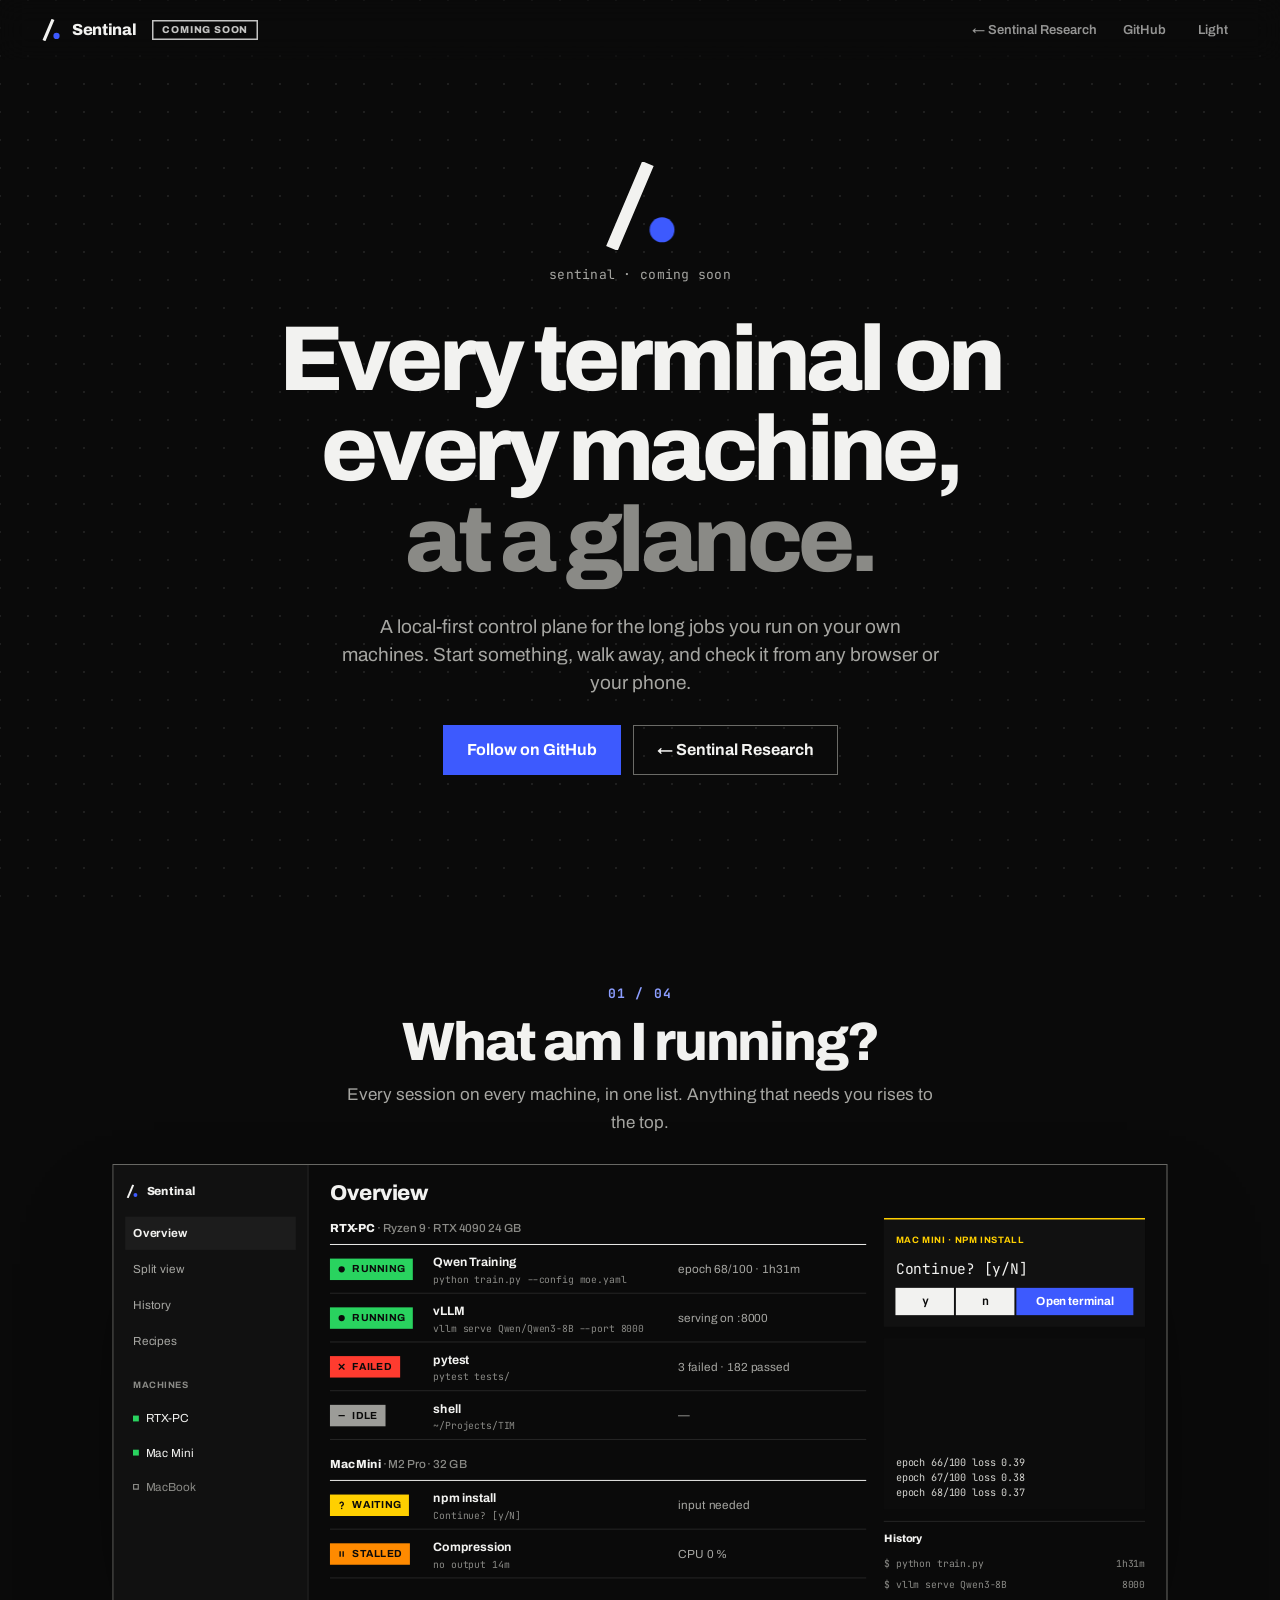
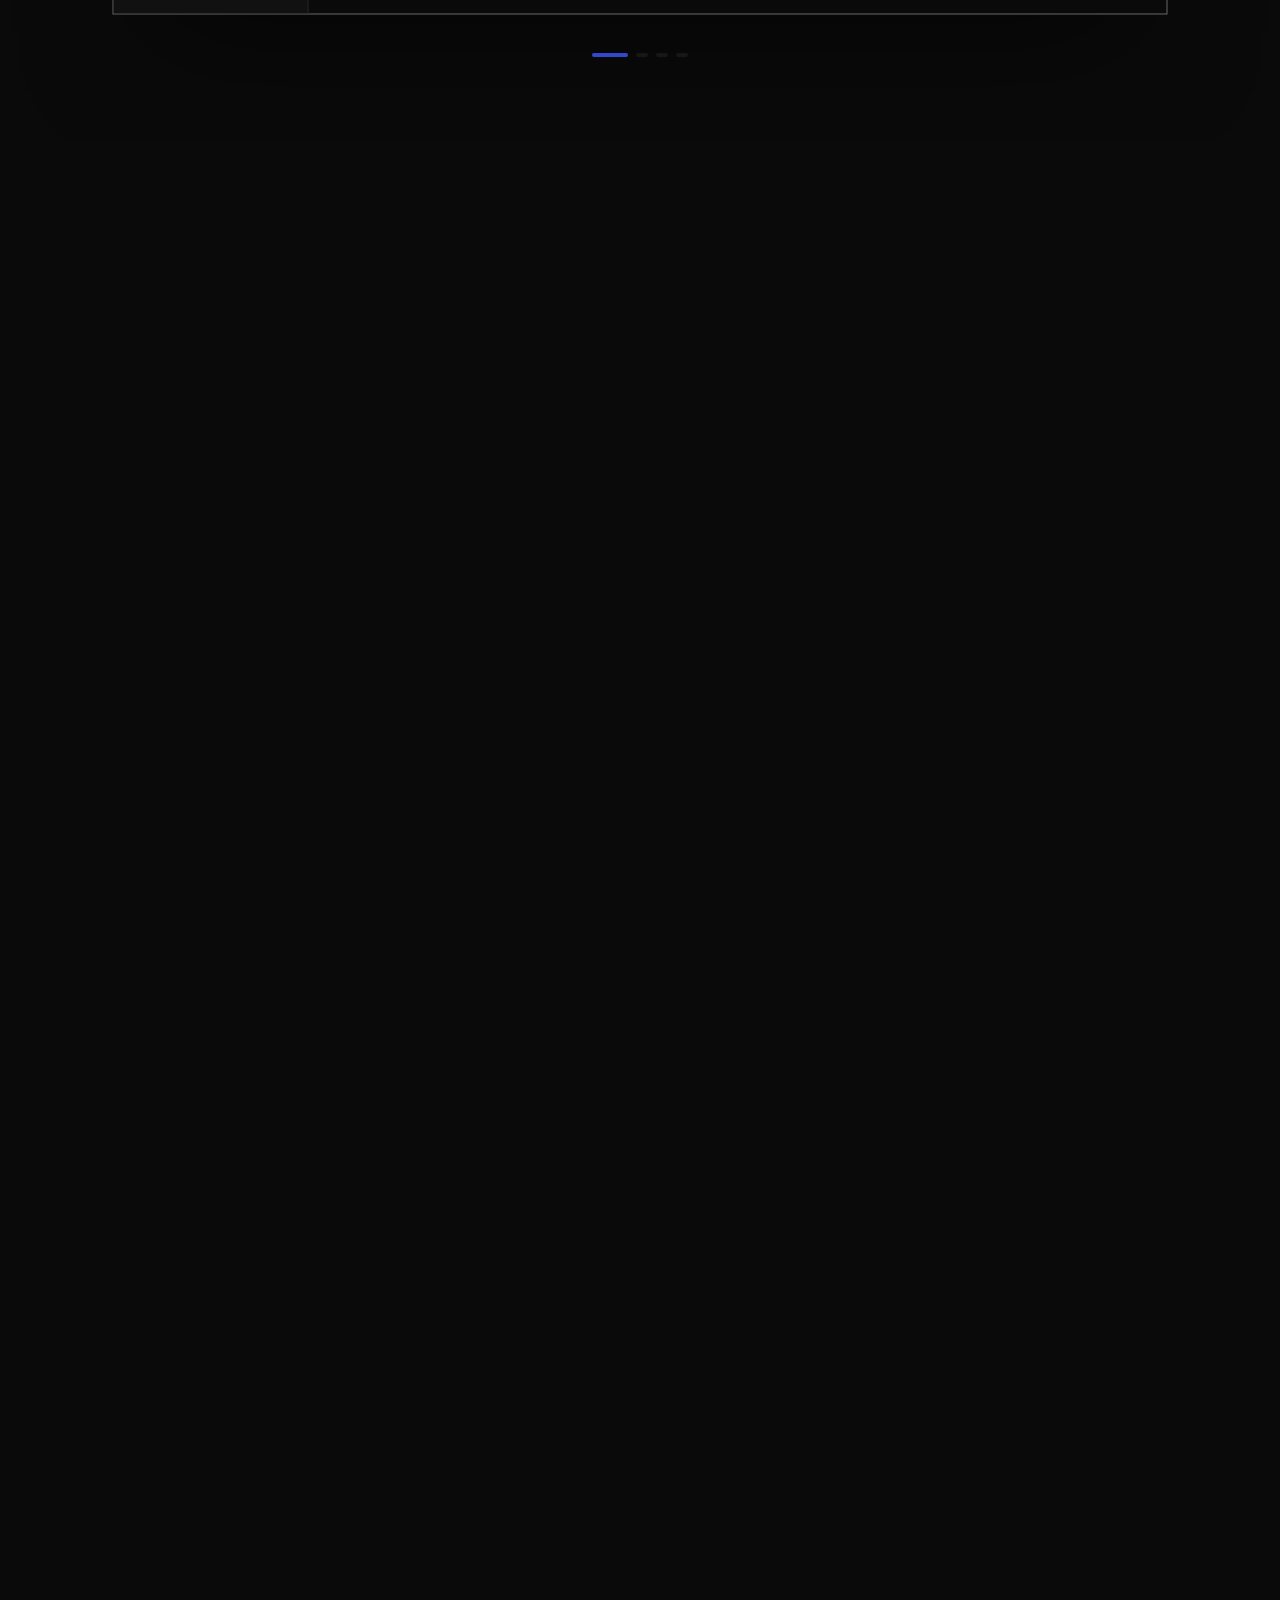
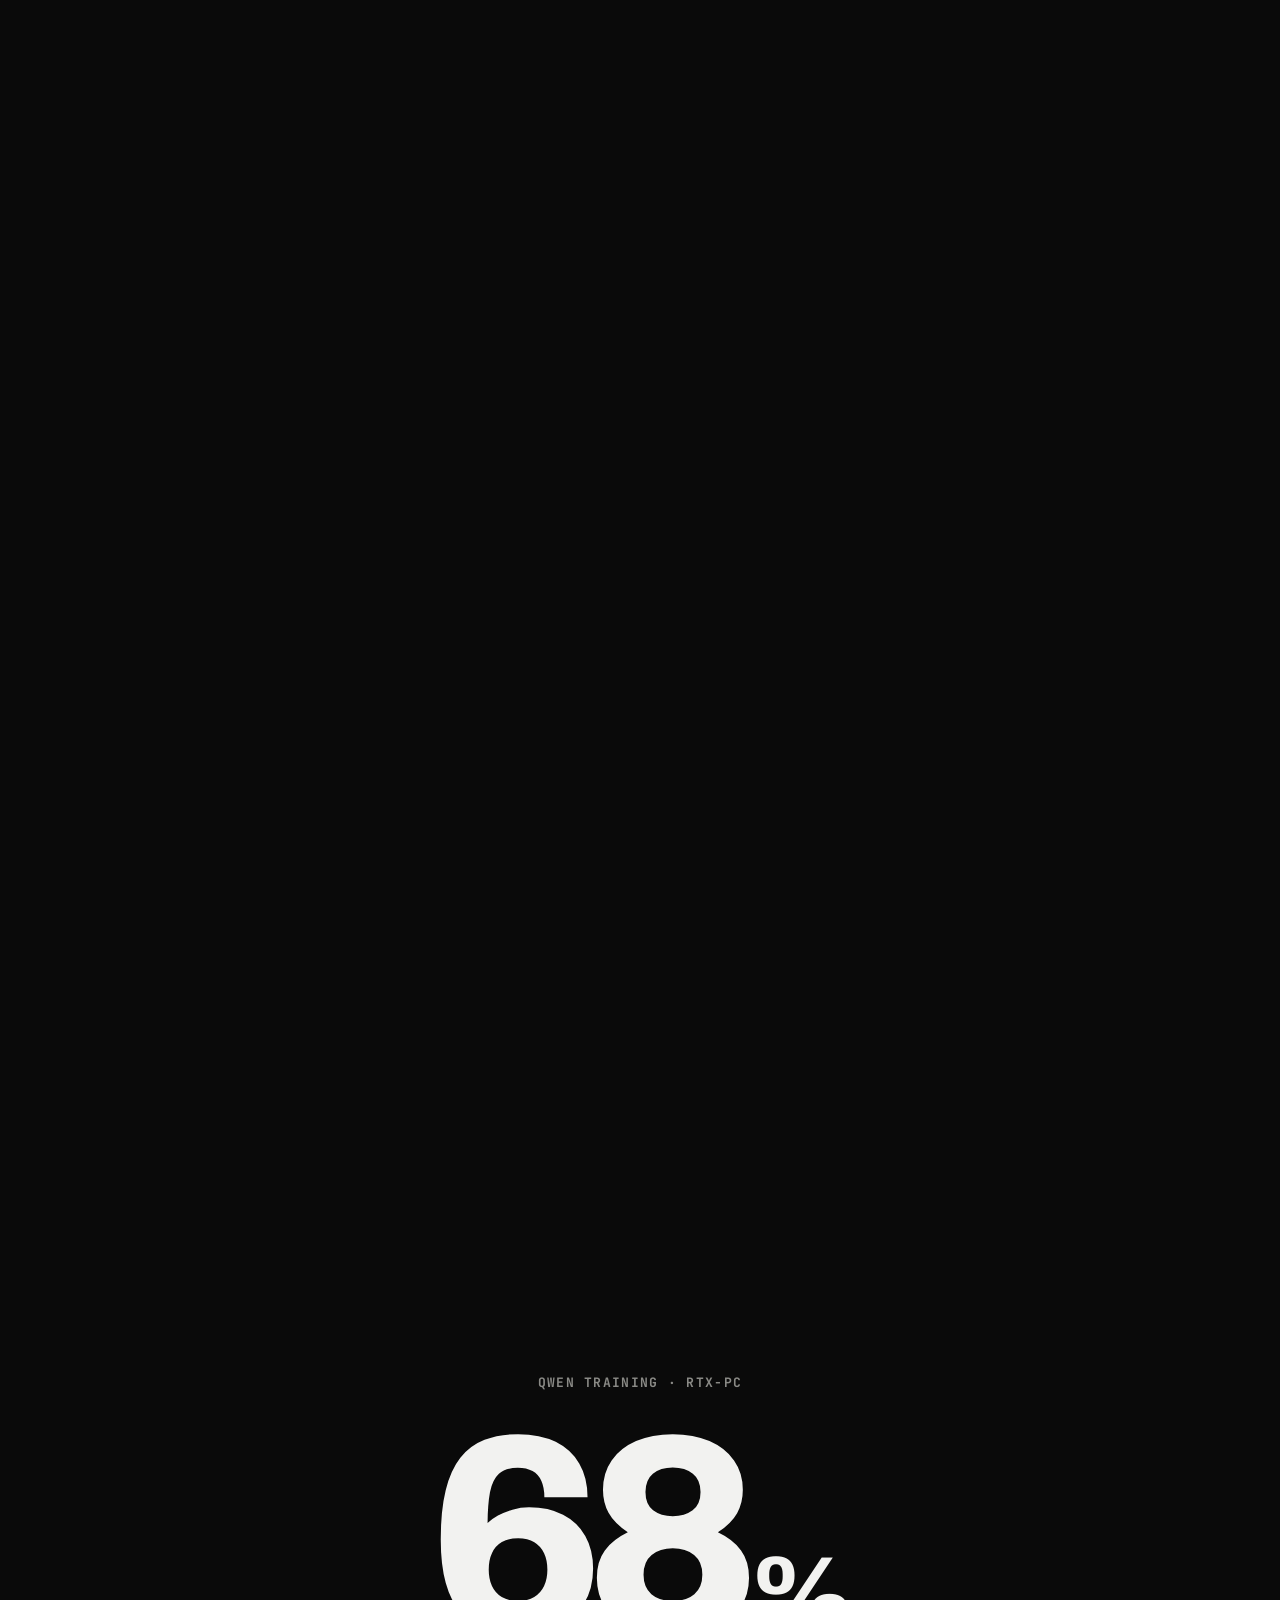
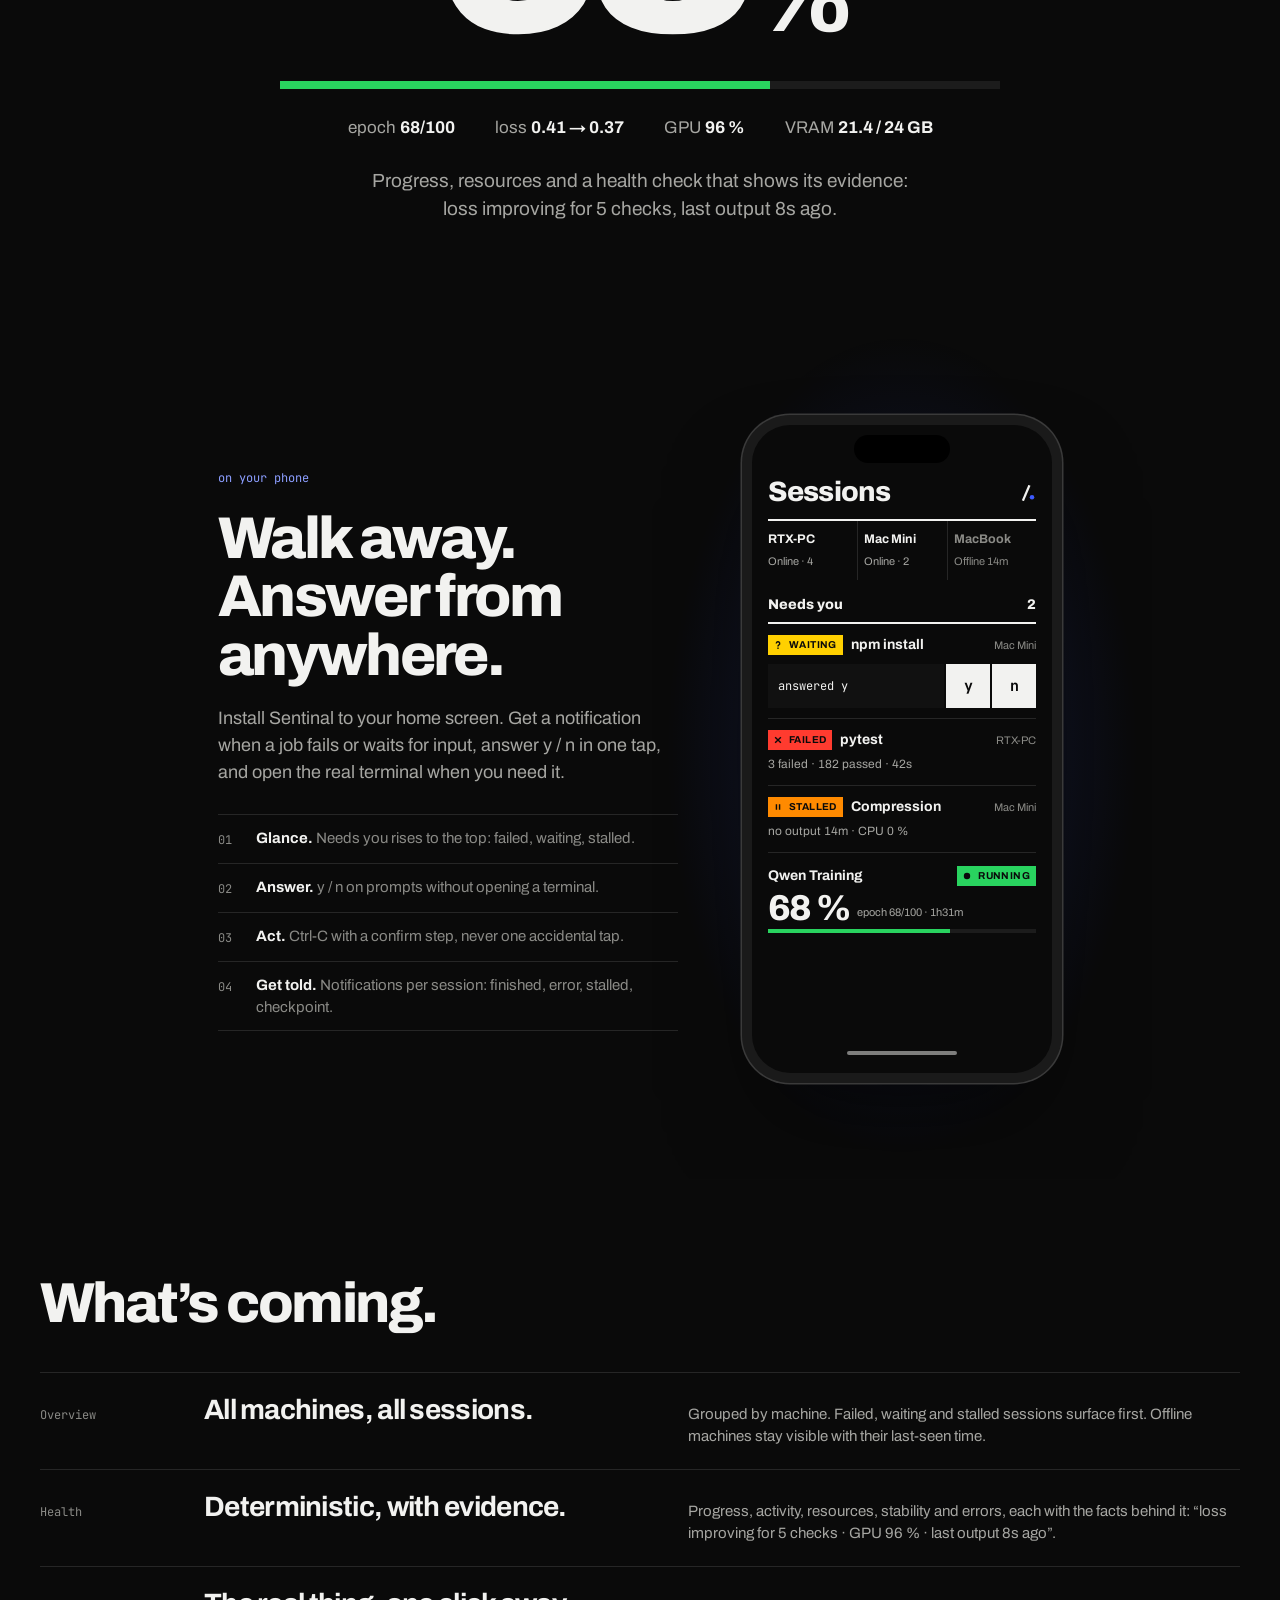
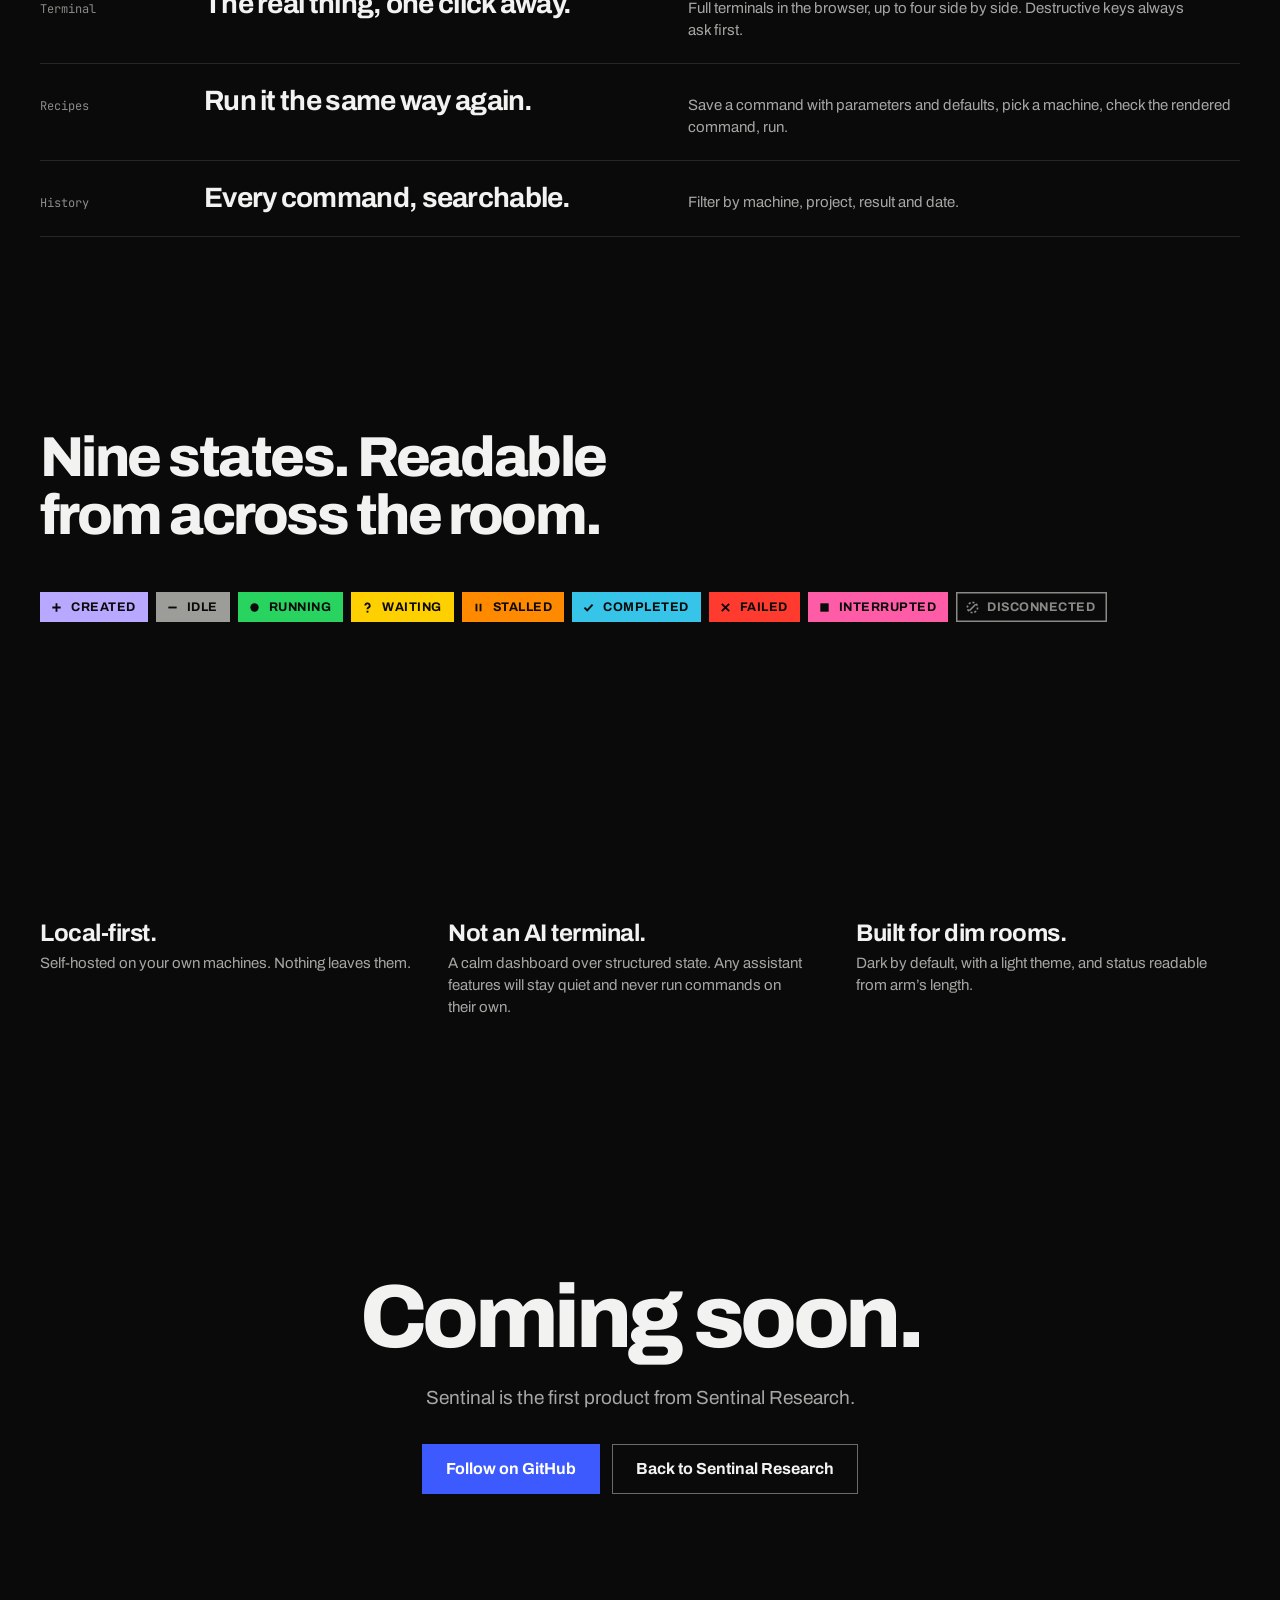
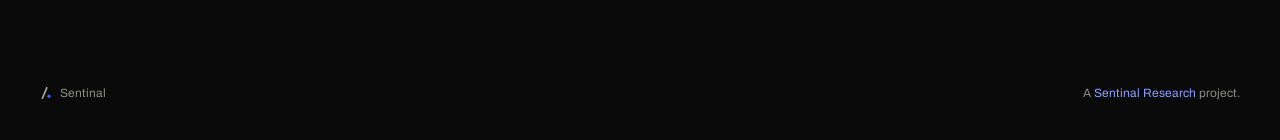
==== sentinal/index.html @ a1e943e5 "Implement 1-to-1 Sentinal product page with scroll-driven showcase, mobile UI section, and updated r" ====
<!DOCTYPE html>
<html lang="en" data-theme="dark">
<head>
<meta charset="utf-8">
<meta name="viewport" content="width=device-width, initial-scale=1">
<title>Sentinal — Every terminal on every machine, at a glance</title>
<meta name="description" content="Sentinal: every terminal on every machine, at a glance. A local-first control plane for long-running jobs. Coming soon.">
<meta property="og:title" content="Sentinal — coming soon">
<meta property="og:description" content="Every terminal on every machine, at a glance.">
<meta property="og:image" content="../assets/og-sentinal.png">
<meta name="twitter:card" content="summary_large_image">
<meta name="theme-color" content="#0A0A0A">
<link rel="icon" href="../assets/favicon-sentinal.svg" type="image/svg+xml">
<link rel="preconnect" href="https://fonts.googleapis.com">
<link rel="preconnect" href="https://fonts.gstatic.com" crossorigin>
<link href="https://fonts.googleapis.com/css2?family=Archivo:wght@400;500;600;700;800&family=JetBrains+Mono:wght@400;500;700&display=swap" rel="stylesheet">
<link rel="stylesheet" href="../assets/site.css">
<link rel="stylesheet" href="../assets/sentinal.css">
<script>try{var t=localStorage.getItem('sr-theme');if(t)document.documentElement.dataset.theme=t;}catch(e){}</script>
</head>
<body>
<div class="bg" aria-hidden="true"></div>

<header class="nav" id="nav">
  <a class="brand" href="index.html">
    <svg width="22" height="22" viewBox="0 0 24 24" fill="none" aria-hidden="true"><path d="M5 22L13.5 2" stroke="currentColor" stroke-width="3.4" stroke-linecap="square"/><circle cx="18" cy="18.5" r="3.4" fill="#3D5AFE"/></svg>
    <span>Sentinal</span>
    <span class="pill soon">COMING SOON</span>
  </a>
  <nav class="nav-links">
    <a href="../index.html">← Sentinal Research</a>
    <a href="https://github.com/SentinalResearch" target="_blank" rel="noopener noreferrer">GitHub</a>
    <button class="theme" id="themeBtn" type="button">Light</button>
  </nav>
</header>

<main>
  <!-- Hero Section (Centered & Perfectly Aligned Buttons) -->
  <section class="hero wrap" style="display:flex; flex-direction:column; align-items:center; justify-content:center; text-align:center; min-height:calc(100vh - 60px); padding:48px 24px 72px;">
    <div class="hero-inner" style="display:flex; flex-direction:column; align-items:center; text-align:center; gap:28px; max-width:960px;">
      <div class="hero-mark" style="display:flex; flex-direction:column; align-items:center; gap:14px;">
        <svg class="draw" width="88" height="88" viewBox="0 0 24 24" fill="none" aria-label="Sentinal"><path pathLength="1" d="M5 22L13.5 2" stroke="var(--text-1)" stroke-width="3.4" stroke-linecap="square"/><circle cx="18" cy="18.5" r="3.4" fill="var(--accent)"/></svg>
        <span class="mono label">sentinal · coming soon</span>
      </div>
      <h1 class="display" style="margin:0; text-align:center; font-size:clamp(44px,7.2vw,96px); line-height:0.98; font-weight:800; letter-spacing:-0.05em;">Every terminal on every machine, <span class="muted">at a glance.</span></h1>
      <p class="lede" style="margin:0 auto; text-align:center; max-width:600px;">A local-first control plane for the long jobs you run on your own machines. Start something, walk away, and check it from any browser or your phone.</p>
      
      <!-- Perfectly Aligned Buttons Side-by-Side -->
      <div class="row" style="display:flex; align-items:center; justify-content:center; gap:12px;">
        <a class="btn blue" href="https://github.com/SentinalResearch" target="_blank" rel="noopener noreferrer">Follow on GitHub</a>
        <a class="btn line" href="../index.html">← Sentinal Research</a>
      </div>
    </div>
  </section>

  <!-- 4 Steps Showcase Intro Section (1-to-1 with Design Handoff) -->
  <section class="showcase-section" id="showcaseSection" style="height:400vh; position:relative; z-index:10;">
    <div class="sticky wrap" style="position:sticky; top:60px; height:calc(100vh - 60px); display:flex; flex-direction:column; align-items:center; justify-content:center; gap:28px; overflow:hidden; perspective:1600px;">
      
      <!-- Active Step Header Card (Question 01 to 04) -->
      <div class="showcase-header" style="position:relative; min-height:130px; display:flex; flex-direction:column; align-items:center; justify-content:center;">
        <div id="stepCard" style="display:flex; flex-direction:column; align-items:center; gap:10px; transition:opacity 0.35s ease, transform 0.35s var(--ease);">
          <span id="stepNumber" class="mono acc-fg" style="font-size:13px; font-weight:700; letter-spacing:0.08em;">01 / 04</span>
          <h2 id="stepTitle" class="h2" style="margin:0; text-align:center; font-size:clamp(32px,4.8vw,54px); line-height:1.02; letter-spacing:-0.04em;">What am I running?</h2>
          <p id="stepDesc" class="lede" style="margin:0 auto; text-align:center; max-width:640px; font-size:17px; color:var(--text-2);">Every session on every machine, in one list. Anything that needs you rises to the top.</p>
        </div>
      </div>

      <!-- Interactive Mock Dashboard UI -->
      <div class="mock showcase-mock" id="showcaseMock" style="width:100%; max-width:1080px; transform-origin:50% 0; transition:transform 0.4s ease, opacity 0.4s ease;">
        <aside class="m-side">
        <div class="m-brand"><svg width="14" height="14" viewBox="0 0 24 24" fill="none"><path d="M5 22L13.5 2" stroke="var(--text-1)" stroke-width="3.4" stroke-linecap="square"/><circle cx="18" cy="18.5" r="3.4" fill="var(--accent)"/></svg>Sentinal</div>
        <span class="m-nav on">Overview</span><span class="m-nav">Split view</span><span class="m-nav">History</span><span class="m-nav">Recipes</span>
        <span class="m-over">MACHINES</span>
        <span class="m-mach"><i class="sq run"></i>RTX-PC</span><span class="m-mach"><i class="sq run"></i>Mac Mini</span><span class="m-mach off"><i class="sq off"></i>MacBook</span>
      </aside>
      <div class="m-main" style="text-align:left;">
        <span class="m-title">Overview</span>
        <div class="m-grid">
          <div class="m-table" id="mockListArea" style="transition:opacity 0.4s ease;">
            <div class="m-head">RTX-PC <span>· Ryzen 9 · RTX 4090 24 GB</span></div>
            <div class="m-row"><span class="tag running">RUNNING</span><span class="m-name"><b>Qwen Training</b><em>python train.py --config moe.yaml</em></span><span class="m-fact">epoch 68/100 · 1h31m</span></div>
            <div class="m-row"><span class="tag running">RUNNING</span><span class="m-name"><b>vLLM</b><em>vllm serve Qwen/Qwen3-8B --port 8000</em></span><span class="m-fact">serving on :8000</span></div>
            <div class="m-row"><span class="tag failed">FAILED</span><span class="m-name"><b>pytest</b><em>pytest tests/</em></span><span class="m-fact">3 failed · 182 passed</span></div>
            <div class="m-row"><span class="tag idle">IDLE</span><span class="m-name"><b>shell</b><em>~/Projects/TIM</em></span><span class="m-fact">—</span></div>
            <div class="m-head" style="margin-top:14px">Mac Mini <span>· M2 Pro · 32 GB</span></div>
            <div class="m-row"><span class="tag waiting">WAITING</span><span class="m-name"><b>npm install</b><em>Continue? [y/N]</em></span><span class="m-fact">input needed</span></div>
            <div class="m-row"><span class="tag stalled">STALLED</span><span class="m-name"><b>Compression</b><em>no output 14m</em></span><span class="m-fact">CPU 0 %</span></div>
          </div>
          <div class="m-panel">
            <div class="m-prompt" id="mockReachArea" style="transition:opacity 0.4s ease;"><span class="m-over y">MAC MINI · NPM INSTALL</span><span class="mono big">Continue? [y/N]</span><div class="yn"><span>y</span><span>n</span><span class="open">Open terminal</span></div></div>
            <div class="m-term mono"><span>epoch 66/100  loss 0.39</span><span>epoch 67/100  loss 0.38</span><span>epoch 68/100  loss 0.37</span></div>
            <div class="m-hist-box" id="mockHistArea" style="display:flex; flex-direction:column; padding-top:6px; border-top:1px solid var(--line); transition:opacity 0.4s ease;">
              <span style="font-weight:800; font-size:11px; padding-bottom:4px;">History</span>
              <div style="font-family:'JetBrains Mono',monospace; font-size:10px; color:var(--text-3); display:flex; justify-content:space-between;"><span>$ python train.py</span><span>1h31m</span></div>
              <div style="font-family:'JetBrains Mono',monospace; font-size:10px; color:var(--text-3); display:flex; justify-content:space-between;"><span>$ vllm serve Qwen3-8B</span><span>8000</span></div>
            </div>
          </div>
        </div>
      </div>
    </div>

    <!-- 4 Step Indicator Dots/Bars (1-to-1 with Design Handoff) -->
    <div class="step-indicators" id="stepIndicators" style="display:flex; justify-content:center; gap:8px;">
      <span class="step-dot active" data-step="0" style="width:36px; height:4px; background:var(--accent); border-radius:2px; transition:all 0.3s;"></span>
      <span class="step-dot" data-step="1" style="width:12px; height:4px; background:var(--bg-2); border-radius:2px; transition:all 0.3s;"></span>
      <span class="step-dot" data-step="2" style="width:12px; height:4px; background:var(--bg-2); border-radius:2px; transition:all 0.3s;"></span>
      <span class="step-dot" data-step="3" style="width:12px; height:4px; background:var(--bg-2); border-radius:2px; transition:all 0.3s;"></span>
    </div>
  </div>
</section>

  <!-- 68% Training Progress & Health Evidence (1-to-1 with Design Handoff) -->
  <section class="wrap block" style="text-align:center; display:flex; flex-direction:column; align-items:center; justify-content:center; gap:28px; padding-top:72px; padding-bottom:72px;">
    <span class="mono muted" style="font-size:13px; font-weight:700; letter-spacing:0.1em; color:var(--text-3);">QWEN TRAINING · RTX-PC</span>
    <span class="display reveal" style="font-size:clamp(120px,22vw,300px); line-height:0.82; font-weight:800; letter-spacing:-0.07em;">68<span style="font-size:0.38em; letter-spacing:-0.02em; margin-left:0.08em;">%</span></span>
    <div class="reveal" style="width:min(720px,90%); height:8px; background:var(--bg-2); margin:0 auto;"><div style="width:68%; height:100%; background:var(--s-running);"></div></div>
    <div class="row reveal d1" style="justify-content:center; gap:40px; font-size:17px; color:var(--text-2);">
      <span>epoch <b style="color:var(--text-1)">68/100</b></span>
      <span>loss <b style="color:var(--text-1)">0.41 → 0.37</b></span>
      <span>GPU <b style="color:var(--text-1)">96 %</b></span>
      <span>VRAM <b style="color:var(--text-1)">21.4 / 24 GB</b></span>
    </div>
    <p class="lede reveal d2" style="max-width:560px; margin:0 auto; text-align:center; font-size:19px; line-height:28px; color:var(--text-2);">Progress, resources and a health check that shows its evidence: loss improving for 5 checks, last output 8s ago.</p>
  </section>

  <!-- Mobile App Section -->
  <section class="wrap block" style="align-items:center; justify-content:center; padding-top:120px; overflow:hidden">
    <div style="width:100%; max-width:1080px; display:flex; flex-wrap:wrap; gap:64px; align-items:center; justify-content:center">
      <!-- Left: Text content -->
      <div class="reveal" style="flex:1 1 340px; max-width:460px; display:flex; flex-direction:column; gap:20px;">
        <span class="mono acc-fg" style="font-size:12px;">on your phone</span>
        <h2 class="h2" style="font-size:clamp(36px,4.6vw,64px); line-height:1; letter-spacing:-0.045em; text-align:left; margin:0;">Walk away.<br>Answer from anywhere.</h2>
        <p class="lede" style="font-size:18px; line-height:27px; text-align:left;">Install Sentinal to your home screen. Get a notification when a job fails or waits for input, answer y / n in one tap, and open the real terminal when you need it.</p>
        
        <div style="display:flex; flex-direction:column; border-top:1px solid var(--line); margin-top:8px;">
          <div style="display:grid; grid-template-columns:28px minmax(0,1fr); gap:10px; padding:12px 0; border-bottom:1px solid var(--line);">
            <span class="mono muted" style="font-size:12px; padding-top:2px">01</span>
            <span style="font-size:15px; line-height:22px"><b>Glance.</b> <span class="muted">Needs you rises to the top: failed, waiting, stalled.</span></span>
          </div>
          <div style="display:grid; grid-template-columns:28px minmax(0,1fr); gap:10px; padding:12px 0; border-bottom:1px solid var(--line);">
            <span class="mono muted" style="font-size:12px; padding-top:2px">02</span>
            <span style="font-size:15px; line-height:22px"><b>Answer.</b> <span class="muted">y / n on prompts without opening a terminal.</span></span>
          </div>
          <div style="display:grid; grid-template-columns:28px minmax(0,1fr); gap:10px; padding:12px 0; border-bottom:1px solid var(--line);">
            <span class="mono muted" style="font-size:12px; padding-top:2px">03</span>
            <span style="font-size:15px; line-height:22px"><b>Act.</b> <span class="muted">Ctrl-C with a confirm step, never one accidental tap.</span></span>
          </div>
          <div style="display:grid; grid-template-columns:28px minmax(0,1fr); gap:10px; padding:12px 0; border-bottom:1px solid var(--line);">
            <span class="mono muted" style="font-size:12px; padding-top:2px">04</span>
            <span style="font-size:15px; line-height:22px"><b>Get told.</b> <span class="muted">Notifications per session: finished, error, stalled, checkpoint.</span></span>
          </div>
        </div>
      </div>
      
      <!-- Right: Phone mockup -->
      <div class="reveal d1" style="flex:0 0 auto; position:relative;">
        <div style="position:absolute; inset:-80px; background:radial-gradient(closest-side, color-mix(in srgb, var(--accent) 22%, transparent), transparent); pointer-events:none"></div>
        <div style="position:relative; width:320px; height:668px; border-radius:48px; padding:10px; background:#1A1A1A; box-shadow:0 0 0 1.5px #3A3A3A, 0 50px 100px -30px rgba(0,0,0,.6)">
          <div style="position:relative; width:100%; height:100%; border-radius:38px; overflow:hidden; background:var(--bg-0); display:flex; flex-direction:column">
            <!-- Notch -->
            <div style="position:absolute; top:10px; left:50%; transform:translateX(-50%); width:96px; height:28px; border-radius:14px; background:#000; z-index:3"></div>
            
            <!-- App Header -->
            <div style="padding:52px 16px 0; display:flex; flex-direction:column; gap:12px">
              <div style="display:flex; align-items:baseline; justify-content:space-between">
                <span style="font-size:28px; line-height:30px; font-weight:800; letter-spacing:-0.03em">Sessions</span>
                <svg width="16" height="16" viewBox="0 0 24 24" fill="none"><path d="M5 22L13.5 2" stroke="currentColor" stroke-width="3.4" stroke-linecap="square"/><circle cx="18" cy="18.5" r="3.4" fill="var(--accent)"/></svg>
              </div>
              
              <div style="display:grid; grid-template-columns:repeat(3,minmax(0,1fr)); border-top:2px solid var(--text-1); font-size:11px">
                <span style="display:flex; flex-direction:column; padding:7px 6px 8px 0"><b style="font-size:12.5px">RTX-PC</b><span style="color:var(--text-2)">Online · 4</span></span>
                <span style="display:flex; flex-direction:column; padding:7px 6px 8px; border-left:1px solid var(--line)"><b style="font-size:12.5px">Mac Mini</b><span style="color:var(--text-2)">Online · 2</span></span>
                <span style="display:flex; flex-direction:column; padding:7px 6px 8px; border-left:1px solid var(--line); color:var(--text-3)"><b style="font-size:12.5px">MacBook</b><span>Offline 14m</span></span>
              </div>
            </div>
            
            <!-- List -->
            <div style="flex:1; padding:6px 16px 0; display:flex; flex-direction:column">
              <div style="display:flex; justify-content:space-between; padding:8px 0 6px; border-bottom:2px solid var(--text-1); font-size:14px; font-weight:800">
                <span>Needs you</span><span>2</span>
              </div>
              
              <!-- Item 1 (Waiting) -->
              <div style="display:flex; flex-direction:column; gap:8px; padding:10px 0; border-bottom:1px solid var(--line);">
                <div style="display:flex; align-items:center; gap:8px">
                  <span class="tag waiting" style="height:20px; font-size:10px; padding:0 6px 0 5px;">WAITING</span>
                  <b style="flex:1; font-size:14px">npm install</b>
                  <span style="font-size:11px; color:var(--text-3)">Mac Mini</span>
                </div>
                <div style="display:grid; grid-template-columns:minmax(0,1fr) 44px 44px; gap:2px">
                  <span style="display:flex; align-items:center; padding:0 10px; background:var(--bg-1); font-family:'JetBrains Mono',monospace; font-size:12px">answered y</span>
                  <span style="height:44px; display:flex; align-items:center; justify-content:center; background:var(--text-1); color:var(--bg-0); font-family:'JetBrains Mono',monospace; font-size:15px; font-weight:700;">y</span>
                  <span style="height:44px; display:flex; align-items:center; justify-content:center; background:var(--text-1); color:var(--bg-0); font-family:'JetBrains Mono',monospace; font-size:15px; font-weight:700">n</span>
                </div>
              </div>
              
              <!-- Item 2 (Failed) -->
              <div style="display:flex; flex-direction:column; gap:2px; padding:10px 0; border-bottom:1px solid var(--line)">
                <div style="display:flex; align-items:center; gap:8px">
                  <span class="tag failed" style="height:20px; font-size:10px; padding:0 6px 0 5px;">FAILED</span>
                  <b style="flex:1; font-size:14px">pytest</b>
                  <span style="font-size:11px; color:var(--text-3)">RTX-PC</span>
                </div>
                <span style="font-size:12px; color:var(--text-2)">3 failed · 182 passed · 42s</span>
              </div>
              
              <!-- Item 3 (Stalled) -->
              <div style="display:flex; flex-direction:column; gap:2px; padding:10px 0; border-bottom:1px solid var(--line)">
                <div style="display:flex; align-items:center; gap:8px">
                  <span class="tag stalled" style="height:20px; font-size:10px; padding:0 6px 0 5px;">STALLED</span>
                  <b style="flex:1; font-size:14px">Compression</b>
                  <span style="font-size:11px; color:var(--text-3)">Mac Mini</span>
                </div>
                <span style="font-size:12px; color:var(--text-2)">no output 14m · CPU 0 %</span>
              </div>
              
              <!-- Item 4 (Running) -->
              <div style="display:flex; flex-direction:column; gap:6px; padding:12px 0">
                <div style="display:flex; align-items:center; gap:8px">
                  <b style="flex:1; font-size:14px">Qwen Training</b>
                  <span class="tag running" style="height:20px; font-size:10px; padding:0 6px 0 5px;">RUNNING</span>
                </div>
                <div style="display:flex; align-items:flex-end; gap:8px">
                  <span style="font-size:36px; line-height:30px; font-weight:800; letter-spacing:-0.05em">68 %</span>
                  <span style="font-size:11px; color:var(--text-2)">epoch 68/100 · 1h31m</span>
                </div>
                <div style="height:4px; background:var(--bg-2)"><div style="width:68%; height:100%; background:var(--s-running);"></div></div>
              </div>
              
            </div>
            <!-- Home bar indicator -->
            <div style="height:22px; display:flex; align-items:flex-start; justify-content:center"><span style="width:110px; height:4px; border-radius:2px; background:var(--text-1); opacity:.5"></span></div>
          </div>
        </div>
      </div>
    </div>
  </section>

  <!-- What's Coming (Feature List) -->
  <section class="wrap block">
    <h2 class="h2 reveal">What’s coming.</h2>
    <div class="f-list">
      <div class="f reveal"><span class="mono n">Overview</span><b>All machines, all sessions.</b><span>Grouped by machine. Failed, waiting and stalled sessions surface first. Offline machines stay visible with their last-seen time.</span></div>
      <div class="f reveal"><span class="mono n">Health</span><b>Deterministic, with evidence.</b><span>Progress, activity, resources, stability and errors, each with the facts behind it: “loss improving for 5 checks · GPU 96 % · last output 8s ago”.</span></div>
      <div class="f reveal"><span class="mono n">Terminal</span><b>The real thing, one click away.</b><span>Full terminals in the browser, up to four side by side. Destructive keys always ask first.</span></div>
      <div class="f reveal"><span class="mono n">Recipes</span><b>Run it the same way again.</b><span>Save a command with parameters and defaults, pick a machine, check the rendered command, run.</span></div>
      <div class="f reveal"><span class="mono n">History</span><b>Every command, searchable.</b><span>Filter by machine, project, result and date.</span></div>
    </div>
  </section>

  <!-- Nine States Showcase -->
  <section class="wrap block">
    <h2 class="h2 reveal">Nine states. Readable from across the room.</h2>
    <div class="states reveal d1" style="margin-top:8px;">
      <span class="tag created">CREATED</span><span class="tag idle">IDLE</span><span class="tag running">RUNNING</span><span class="tag waiting">WAITING</span><span class="tag stalled">STALLED</span><span class="tag completed">COMPLETED</span><span class="tag failed">FAILED</span><span class="tag interrupted">INTERRUPTED</span><span class="tag disconnected">DISCONNECTED</span>
    </div>
    <p class="lede reveal d2" style="margin-top:12px;">Every state has its own color, icon and label, so none depends on color alone.</p>
  </section>

  <!-- Local-First Principles -->
  <section class="wrap block">
    <div class="p-grid">
      <div class="reveal"><b>Local-first.</b><span>Self-hosted on your own machines. Nothing leaves them.</span></div>
      <div class="reveal d1"><b>Not an AI terminal.</b><span>A calm dashboard over structured state. Any assistant features will stay quiet and never run commands on their own.</span></div>
      <div class="reveal d2"><b>Built for dim rooms.</b><span>Dark by default, with a light theme, and status readable from arm’s length.</span></div>
    </div>
  </section>

  <!-- CTA Section (Centered) -->
  <section class="wrap cta" style="display:flex; flex-direction:column; align-items:center; justify-content:center; text-align:center;">
    <p class="display reveal" style="text-align:center;">Coming soon.</p>
    <p class="lede reveal d1" style="text-align:center; max-width:540px; margin:0 auto;">Sentinal is the first product from Sentinal Research.</p>
    <div class="row reveal d2" style="display:flex; align-items:center; justify-content:center; gap:12px; margin-top:8px;">
      <a class="btn blue" href="https://github.com/SentinalResearch" target="_blank" rel="noopener noreferrer">Follow on GitHub</a>
      <a class="btn line" href="../index.html">Back to Sentinal Research</a>
    </div>
  </section>
</main>

<footer class="foot wrap" style="color:var(--text-3)">
  <span class="brand-sm"><svg width="12" height="12" viewBox="0 0 24 24" fill="none" aria-hidden="true"><path d="M5 22L13.5 2" stroke="var(--text-2)" stroke-width="3.4" stroke-linecap="square"/><circle cx="18" cy="18.5" r="3.4" fill="#3D5AFE"/></svg>Sentinal</span>
  <span>A <a href="../index.html">Sentinal Research</a> project.</span>
</footer>

<script src="../assets/sentinal.js"></script>
</body>
</html>
---- assets/site.css ----
/* Sentinal Research — shared styles */
:root, [data-theme="dark"] {
  --bg-0:#0A0A0A; --bg-1:#111111; --bg-2:#1C1C1C;
  --text-1:#F2F2F0; --text-2:#A6A6A2; --text-3:#8A8A86;
  --line:#262626; --line-strong:#6B6B67;
  --accent:#3D5AFE; --accent-fg:#8C9EFF; --on-accent:#FFFFFF; --ink:#0A0A0A;
  --dot:rgba(242,242,240,.09);
  --s-created:#B9A8FF; --s-idle:#9C9C98; --s-running:#29D35F; --s-waiting:#FFD000; --s-stalled:#FF8A00;
  --s-completed:#36C5E8; --s-failed:#FF3B2F; --s-interrupted:#FF5CA8; --s-disconnected-fg:#8A8A86;
  --ease:cubic-bezier(.2,.7,.2,1);
  --wrap:max(24px, calc((100% - 1200px) / 2));
}
[data-theme="light"] {
  --bg-0:#F7F6F2; --bg-1:#EFEEE9; --bg-2:#E4E3DD;
  --text-1:#0A0A0A; --text-2:#4A4A46; --text-3:#5E5E5A;
  --line:#D9D8D2; --line-strong:#8A8984;
  --accent:#2A44E0; --accent-fg:#2A44E0;
  --dot:rgba(10,10,10,.09); --s-disconnected-fg:#62625E;
}
* { box-sizing:border-box; }
html { scroll-behavior:smooth; }
body { margin:0; background:var(--bg-0); color:var(--text-1); font:15px/22px 'Archivo', system-ui, sans-serif; font-variant-numeric:tabular-nums; -webkit-font-smoothing:antialiased; }
a { color:var(--accent-fg); text-decoration:none; }
a:hover { text-decoration:underline; }
button { font-family:inherit; cursor:pointer; }
.mono { font-family:'JetBrains Mono', ui-monospace, monospace; }
.acc { color:var(--accent-fg); } .acc-fg { color:var(--accent-fg); } .muted { color:var(--text-3); } .dim { font-weight:500; opacity:.65; }
.wrap { padding-left:var(--wrap); padding-right:var(--wrap); }
.wrap-1100 { padding-left:max(24px, calc((100% - 1100px) / 2)); padding-right:max(24px, calc((100% - 1100px) / 2)); }
.col-start { display:flex; flex-direction:column; align-items:flex-start; }

/* background */
.bg { position:fixed; inset:0; z-index:0; pointer-events:none; background-image:radial-gradient(circle, var(--dot) 1.1px, transparent 1.5px); background-size:28px 28px; background-position:14px 14px; }
.bg-dark { position:absolute; inset:0; background:#0A0A0A; opacity:0; }
main, .foot { position:relative; z-index:1; }

/* nav */
.nav { position:sticky; top:0; z-index:20; height:60px; display:flex; align-items:center; gap:24px; padding:0 var(--wrap); color:var(--text-1); transition:background .4s, color .4s; backdrop-filter:saturate(1.4) blur(14px); -webkit-backdrop-filter:saturate(1.4) blur(14px); }
.nav.scrolled { background:color-mix(in srgb, var(--bg-0) 78%, transparent); }
.nav.dark { color:#F2F2F0; } .nav.dark.scrolled { background:rgba(10,10,10,.72); }
.brand { display:flex; align-items:center; gap:10px; color:inherit; font-size:16px; font-weight:800; letter-spacing:-0.02em; }
.brand:hover { text-decoration:none; }
.nav-links { margin-left:auto; display:flex; align-items:center; gap:2px; }
.nav-links a, .nav-links .theme { height:34px; display:flex; align-items:center; padding:0 12px; color:inherit; opacity:.6; font-size:13px; font-weight:600; border:0; background:transparent; transition:opacity .3s; }
.nav-links a:hover, .nav-links a.active, .nav-links .theme:hover { opacity:1; text-decoration:none; }
.nav-links .theme { margin-left:6px; }

/* type */
.display { margin:0; font-size:clamp(44px,7vw,108px); line-height:.96; font-weight:800; letter-spacing:-0.05em; text-wrap:balance; }
.label { font-size:13px; letter-spacing:.02em; color:var(--text-2); }

/* hero */
.hero { position:relative; height:calc(100vh - 60px); min-height:520px; display:flex; flex-direction:column; justify-content:center; padding:0 var(--wrap) 60px; }
.hero-inner { display:flex; flex-direction:column; align-items:flex-start; gap:28px; max-width:1100px; opacity:0; transform:translateY(24px); transition:opacity .9s ease, transform 1s var(--ease); will-change:transform, opacity; }
.loaded .hero-inner { opacity:1; transform:none; }
.hero-mark { display:flex; flex-direction:column; gap:14px; }
.cue { position:absolute; bottom:28px; left:var(--wrap); font-size:11px; font-weight:700; letter-spacing:.1em; color:var(--text-3); transition:opacity .4s; }

/* scenes */
.scene { position:relative; contain:layout style; }
.sticky { position:sticky; top:60px; height:calc(100vh - 60px); overflow:hidden; }
.center-y { display:flex; flex-direction:column; justify-content:center; }
.mission { margin:0; font-size:clamp(34px,5vw,76px); line-height:1.04; font-weight:800; letter-spacing:-0.045em; text-wrap:balance; }
.mission span { opacity:.14; will-change:opacity, color; }

.research { width:100%; display:flex; align-items:center; gap:48px; }
.r-list { flex:none; width:260px; display:flex; flex-direction:column; gap:2px; }
.r-count { font-size:12px; padding-bottom:14px; }
.r-item { display:flex; align-items:center; gap:10px; height:28px; font-size:13px; font-weight:500; color:var(--text-3); transition:color .3s; }
.r-item i { display:block; width:0; height:2px; background:var(--accent); transition:width .4s var(--ease); }
.r-item.on { color:var(--text-1); font-weight:700; } .r-item.on i { width:24px; }
.r-stage { position:relative; flex:1; min-width:0; height:min(46vh,420px); }
.r-slide { position:absolute; inset:0; display:flex; flex-direction:column; justify-content:center; gap:20px; opacity:0; will-change:transform,opacity; transform-style:preserve-3d; }
.r-slide .n { font-size:14px; color:var(--text-3); }
.r-slide .t { font-size:clamp(44px,7.4vw,124px); line-height:.94; font-weight:800; letter-spacing:-0.055em; text-wrap:balance; }
@media (max-width:760px) { .r-list { display:none; } }

.on-dark { color:#F2F2F0; }
#projects .sticky { gap:40px; }
.p-mark { transform-origin:0 50%; will-change:transform, opacity; }
.p-text { display:flex; flex-direction:column; align-items:flex-start; gap:18px; opacity:0; will-change:transform, opacity; }
.pills { display:flex; gap:6px; }
.pill { height:24px; padding:0 10px; display:flex; align-items:center; font-size:11px; font-weight:800; letter-spacing:.08em; }
.pill.blue { background:#3D5AFE; color:#FFFFFF; } .pill.outline { box-shadow:inset 0 0 0 1.5px #F2F2F0; color:#F2F2F0; }
.p-name { font-size:clamp(56px,9vw,140px); line-height:.9; font-weight:800; letter-spacing:-0.06em; }
.p-sub { max-width:620px; font-size:20px; line-height:29px; color:#A6A6A2; text-wrap:pretty; }

.btn { height:50px; padding:0 24px; display:inline-flex; align-items:center; justify-content:center; gap:10px; font-size:16px; font-weight:700; border:0; text-decoration:none; vertical-align:middle; }
.btn:hover { text-decoration:none; }
.btn.blue { background:#3D5AFE; color:#FFFFFF; } .btn.blue:hover { background:#5570FF; }
.btn.light { background:#F2F2F0; color:#0A0A0A; } .btn.light:hover { background:#FFFFFF; }
.btn.line { background:transparent; color:var(--text-1); box-shadow:inset 0 0 0 1px var(--line-strong); } .btn.line:hover { box-shadow:inset 0 0 0 1px var(--text-1); }

.os { min-height:100vh; justify-content:center; gap:36px; padding-top:120px; padding-bottom:120px; }
.term { font:15px/24px 'JetBrains Mono', monospace; background:rgba(12,12,12,.85); box-shadow:0 0 0 1px #2A2A2A, 0 40px 100px -30px rgba(61,90,254,.35); padding:18px 22px; width:min(560px,100%); color:#D4D4D0; }
.t3 { color:#8A8A86; }

.foot { display:flex; justify-content:space-between; align-items:center; gap:16px; padding-top:28px; padding-bottom:36px; font-size:12px; color:#8A8A86; flex-wrap:wrap; }
.brand-sm { display:flex; align-items:center; gap:8px; }

/* reveals */
.reveal { opacity:0; transform:translateY(40px); transition:opacity .9s ease, transform 1s var(--ease); }
.reveal.in { opacity:1; transform:none; }
.reveal.d1 { transition-delay:.15s; } .reveal.d2 { transition-delay:.3s; } .reveal.d3 { transition-delay:.45s; }

@media (prefers-reduced-motion: reduce) {
  html { scroll-behavior:auto; }
  .hero-inner, .reveal, .p-text, .r-slide, .mission span { transition:none !important; }
}
---- assets/sentinal.css ----
/* Sentinal product (coming soon) page */
.pill.soon { margin-left:6px; height:20px; font-size:10px; box-shadow:inset 0 0 0 1.5px currentColor; opacity:.8; }
.lede { margin:0; max-width:620px; font-size:19px; line-height:28px; color:var(--text-2); text-wrap:pretty; }
.row { display:flex; gap:10px; flex-wrap:wrap; }
.hero .display { max-width:1000px; }
.draw path { stroke-dasharray:1; animation:sn-draw .9s cubic-bezier(.6,0,.2,1) .2s both; }
.draw circle { transform-origin:18px 18.5px; animation:sn-pop .5s cubic-bezier(.3,1.6,.5,1) .9s both; }
@keyframes sn-draw { from { stroke-dashoffset:1; } to { stroke-dashoffset:0; } }
@keyframes sn-pop { from { transform:scale(0); } to { transform:scale(1); } }

.block { padding-top:96px; padding-bottom:96px; display:flex; flex-direction:column; gap:40px; }
.h2 { margin:0; font-size:clamp(32px,4.4vw,60px); line-height:1.02; font-weight:800; letter-spacing:-0.045em; max-width:900px; text-wrap:balance; }
.n { font-size:12px; color:var(--text-3); }

/* mock */
.mock { display:flex; min-height:460px; background:var(--bg-0); box-shadow:0 0 0 1px var(--line-strong), 0 60px 120px -40px rgba(0,0,0,.55); font-size:12px; overflow:hidden; }
.mock.reveal { transform:translateY(60px) scale(.94); }
.mock.reveal.in { transform:none; }
.m-side { width:200px; flex:none; background:var(--bg-1); border-right:1px solid var(--line); padding:16px 12px; display:flex; flex-direction:column; gap:3px; }
.m-brand { display:flex; align-items:center; gap:8px; font-weight:800; padding-bottom:12px; }
.m-nav { padding:6px 8px; color:var(--text-2); } .m-nav.on { background:var(--bg-2); color:var(--text-1); font-weight:700; }
.m-over { padding:14px 8px 4px; font-size:9.5px; font-weight:700; letter-spacing:.08em; color:var(--text-3); }
.m-over.y { padding:0; color:var(--s-waiting); }
.m-mach { padding:5px 8px; display:flex; align-items:center; gap:7px; } .m-mach.off { color:var(--text-3); }
.sq { display:inline-block; width:6px; height:6px; } .sq.run { background:var(--s-running); } .sq.off { box-shadow:inset 0 0 0 1.2px var(--s-disconnected-fg); }
.m-main { flex:1; min-width:0; padding:18px 22px; display:flex; flex-direction:column; gap:14px; }
.m-title { font-size:22px; font-weight:800; letter-spacing:-0.03em; }
.m-grid { display:flex; gap:18px; flex:1; min-height:0; }
.m-table { flex:1; min-width:0; display:flex; flex-direction:column; }
.m-head { border-bottom:1.5px solid var(--text-1); padding-bottom:5px; font-weight:800; } .m-head span { font-weight:500; color:var(--text-3); }
.m-row { display:grid; grid-template-columns:96px minmax(0,1fr) minmax(0,.8fr); gap:10px; align-items:center; padding:7px 0; border-bottom:1px solid var(--line); }
.m-name { display:flex; flex-direction:column; min-width:0; } .m-name b { font-size:12.5px; } .m-name em { font:normal 10px 'JetBrains Mono', monospace; color:var(--text-3); white-space:nowrap; overflow:hidden; text-overflow:ellipsis; }
.m-fact { color:var(--text-2); white-space:nowrap; overflow:hidden; text-overflow:ellipsis; }
.m-panel { width:32%; flex:none; display:flex; flex-direction:column; gap:12px; }
.m-prompt { background:var(--bg-1); padding:12px; display:flex; flex-direction:column; gap:8px; box-shadow:inset 0 2px 0 var(--s-waiting); }
.big { font-size:15px; }
.yn { display:grid; grid-template-columns:1fr 1fr 2fr; gap:2px; }
.yn span { height:28px; display:flex; align-items:center; justify-content:center; background:var(--text-1); color:var(--bg-0); font:700 12px 'JetBrains Mono', monospace; }
.yn .open { background:var(--accent); color:#fff; font-family:'Archivo', sans-serif; }
.m-term { flex:1; background:#0C0C0C; color:#D4D4D0; padding:10px 12px; font-size:10.5px; line-height:15px; display:flex; flex-direction:column; justify-content:flex-end; min-height:120px; }
@media (max-width:820px) { .m-side, .m-panel { display:none; } }

/* tags */
.tag { display:inline-flex; align-items:center; gap:6px; height:22px; padding:0 8px 0 7px; font-size:10.5px; font-weight:700; letter-spacing:.04em; color:var(--ink); white-space:nowrap; justify-self:start; }
.tag::before { content:''; width:10px; height:10px; flex:none; background:currentColor; -webkit-mask:var(--g) center/contain no-repeat; mask:var(--g) center/contain no-repeat; }
.tag.created { background:var(--s-created); --g:url("data:image/svg+xml,%3Csvg xmlns='http://www.w3.org/2000/svg' viewBox='0 0 14 14'%3E%3Cpath d='M7 2.5v9M2.5 7h9' stroke='%23000' stroke-width='2'/%3E%3C/svg%3E"); }
.tag.idle { background:var(--s-idle); --g:url("data:image/svg+xml,%3Csvg xmlns='http://www.w3.org/2000/svg' viewBox='0 0 14 14'%3E%3Cpath d='M2.5 7h9' stroke='%23000' stroke-width='2'/%3E%3C/svg%3E"); }
.tag.running { background:var(--s-running); --g:url("data:image/svg+xml,%3Csvg xmlns='http://www.w3.org/2000/svg' viewBox='0 0 14 14'%3E%3Ccircle cx='7' cy='7' r='4.5'/%3E%3C/svg%3E"); }
.tag.waiting { background:var(--s-waiting); --g:url("data:image/svg+xml,%3Csvg xmlns='http://www.w3.org/2000/svg' viewBox='0 0 14 14'%3E%3Cpath d='M4.6 4.9a2.4 2.4 0 1 1 3.4 2.2c-.7.4-1 .8-1 1.5v.4' stroke='%23000' stroke-width='2' fill='none'/%3E%3Crect x='6' y='10.5' width='2' height='2'/%3E%3C/svg%3E"); }
.tag.stalled { background:var(--s-stalled); --g:url("data:image/svg+xml,%3Csvg xmlns='http://www.w3.org/2000/svg' viewBox='0 0 14 14'%3E%3Cpath d='M4.8 3v8M9.2 3v8' stroke='%23000' stroke-width='2'/%3E%3C/svg%3E"); }
.tag.completed { background:var(--s-completed); --g:url("data:image/svg+xml,%3Csvg xmlns='http://www.w3.org/2000/svg' viewBox='0 0 14 14'%3E%3Cpath d='M2.6 7.2l3 3 5.8-6.4' stroke='%23000' stroke-width='2' fill='none'/%3E%3C/svg%3E"); }
.tag.failed { background:var(--s-failed); --g:url("data:image/svg+xml,%3Csvg xmlns='http://www.w3.org/2000/svg' viewBox='0 0 14 14'%3E%3Cpath d='M3 3l8 8M11 3l-8 8' stroke='%23000' stroke-width='2'/%3E%3C/svg%3E"); }
.tag.interrupted { background:var(--s-interrupted); --g:url("data:image/svg+xml,%3Csvg xmlns='http://www.w3.org/2000/svg' viewBox='0 0 14 14'%3E%3Crect x='2.5' y='2.5' width='9' height='9'/%3E%3C/svg%3E"); }
.tag.disconnected { background:transparent; color:var(--s-disconnected-fg); box-shadow:inset 0 0 0 1.5px var(--s-disconnected-fg); --g:url("data:image/svg+xml,%3Csvg xmlns='http://www.w3.org/2000/svg' viewBox='0 0 14 14'%3E%3Ccircle cx='7' cy='7' r='5.5' stroke='%23000' stroke-width='1.8' stroke-dasharray='2.2 2' fill='none'/%3E%3Cpath d='M3.5 10.5l7-7' stroke='%23000' stroke-width='1.8'/%3E%3C/svg%3E"); }
.states { display:flex; flex-wrap:wrap; gap:8px; }
.states .tag { height:30px; font-size:12.5px; padding:0 12px 0 10px; gap:8px; }
.states .tag::before { width:13px; height:13px; }

/* questions + features */
.q-grid { display:grid; grid-template-columns:repeat(auto-fit,minmax(230px,1fr)); gap:24px; }
.q { display:flex; flex-direction:column; gap:8px; border-top:2px solid var(--line); padding-top:14px; cursor:pointer; opacity:0.55; transition:opacity 0.3s, border-color 0.3s; }
.q:hover, .q.active { opacity:1; border-top-color:var(--accent); }
.q b { font-size:21px; line-height:25px; letter-spacing:-0.01em; } .q span:last-child { color:var(--text-2); font-size:14px; line-height:21px; }
.step-dot { cursor:pointer; }
.step-dot:hover { background:var(--line-strong) !important; }

.f-list { display:flex; flex-direction:column; border-top:1px solid var(--line); }
.f { display:grid; grid-template-columns:140px minmax(0,1fr) minmax(0,1.2fr); gap:24px; align-items:baseline; padding:22px 0; border-bottom:1px solid var(--line); }
.f b { font-size:clamp(20px,2.2vw,28px); line-height:1.1; letter-spacing:-0.025em; } .f span:last-child { color:var(--text-2); text-wrap:pretty; }
@media (max-width:820px) { .f { grid-template-columns:1fr; gap:6px; } }
.p-grid { display:grid; grid-template-columns:repeat(auto-fit,minmax(260px,1fr)); gap:24px; }
.p-grid > div { display:flex; flex-direction:column; gap:8px; }
.p-grid b { font-size:24px; letter-spacing:-0.02em; } .p-grid span { color:var(--text-2); text-wrap:pretty; }
.cta { min-height:60vh; display:flex; flex-direction:column; justify-content:center; gap:24px; padding-top:96px; padding-bottom:96px; }
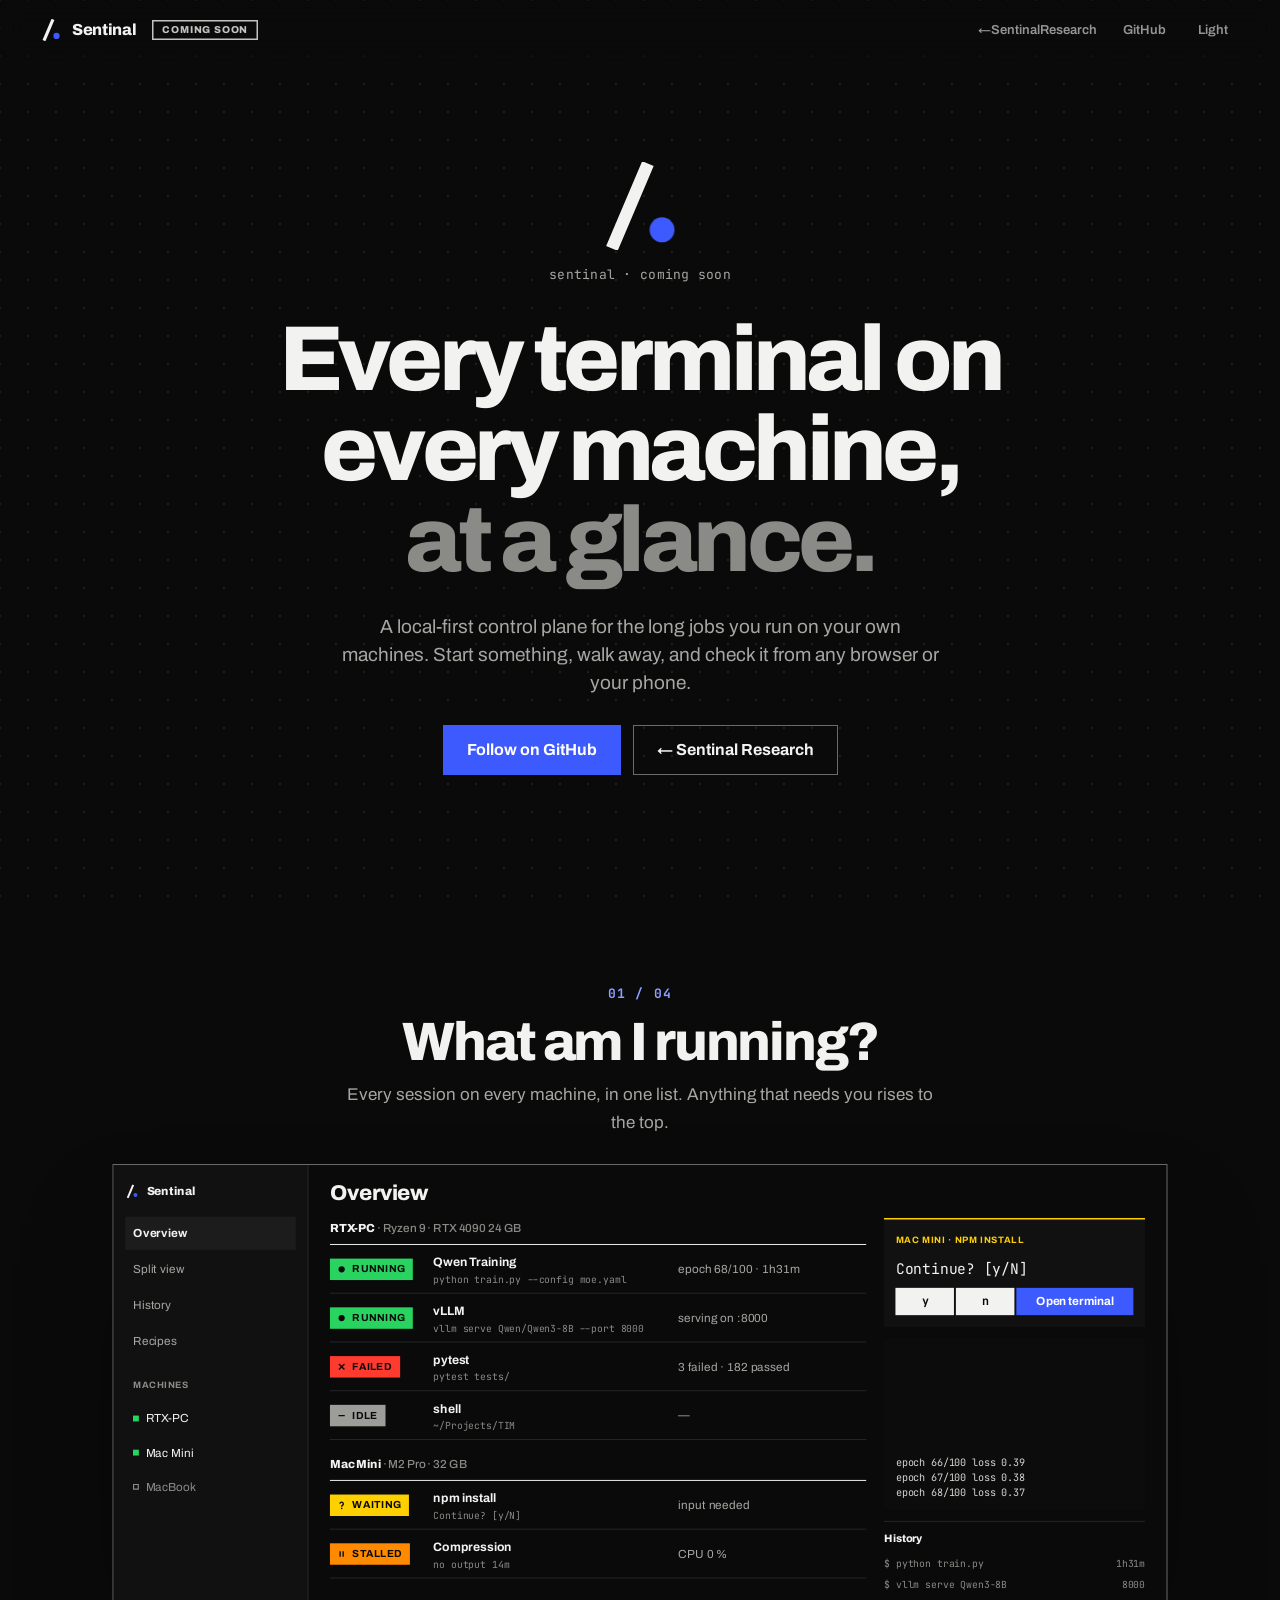
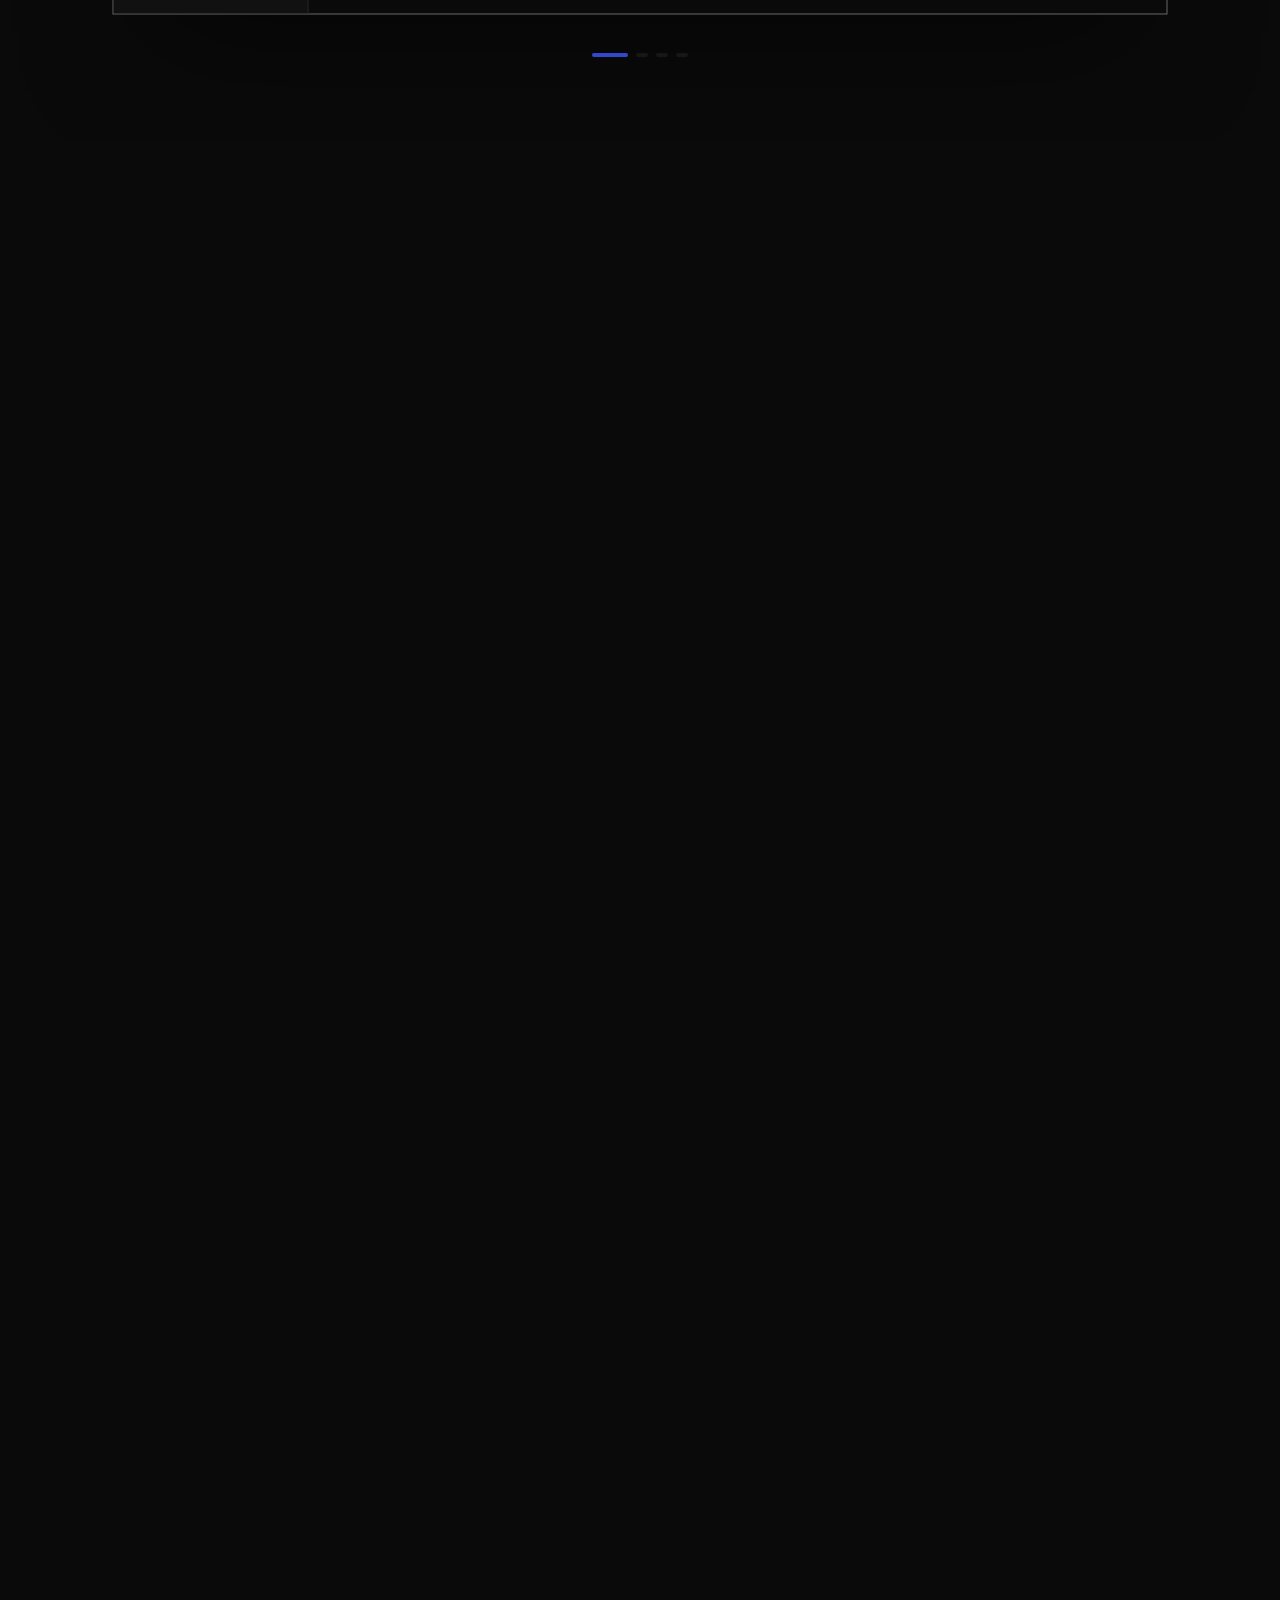
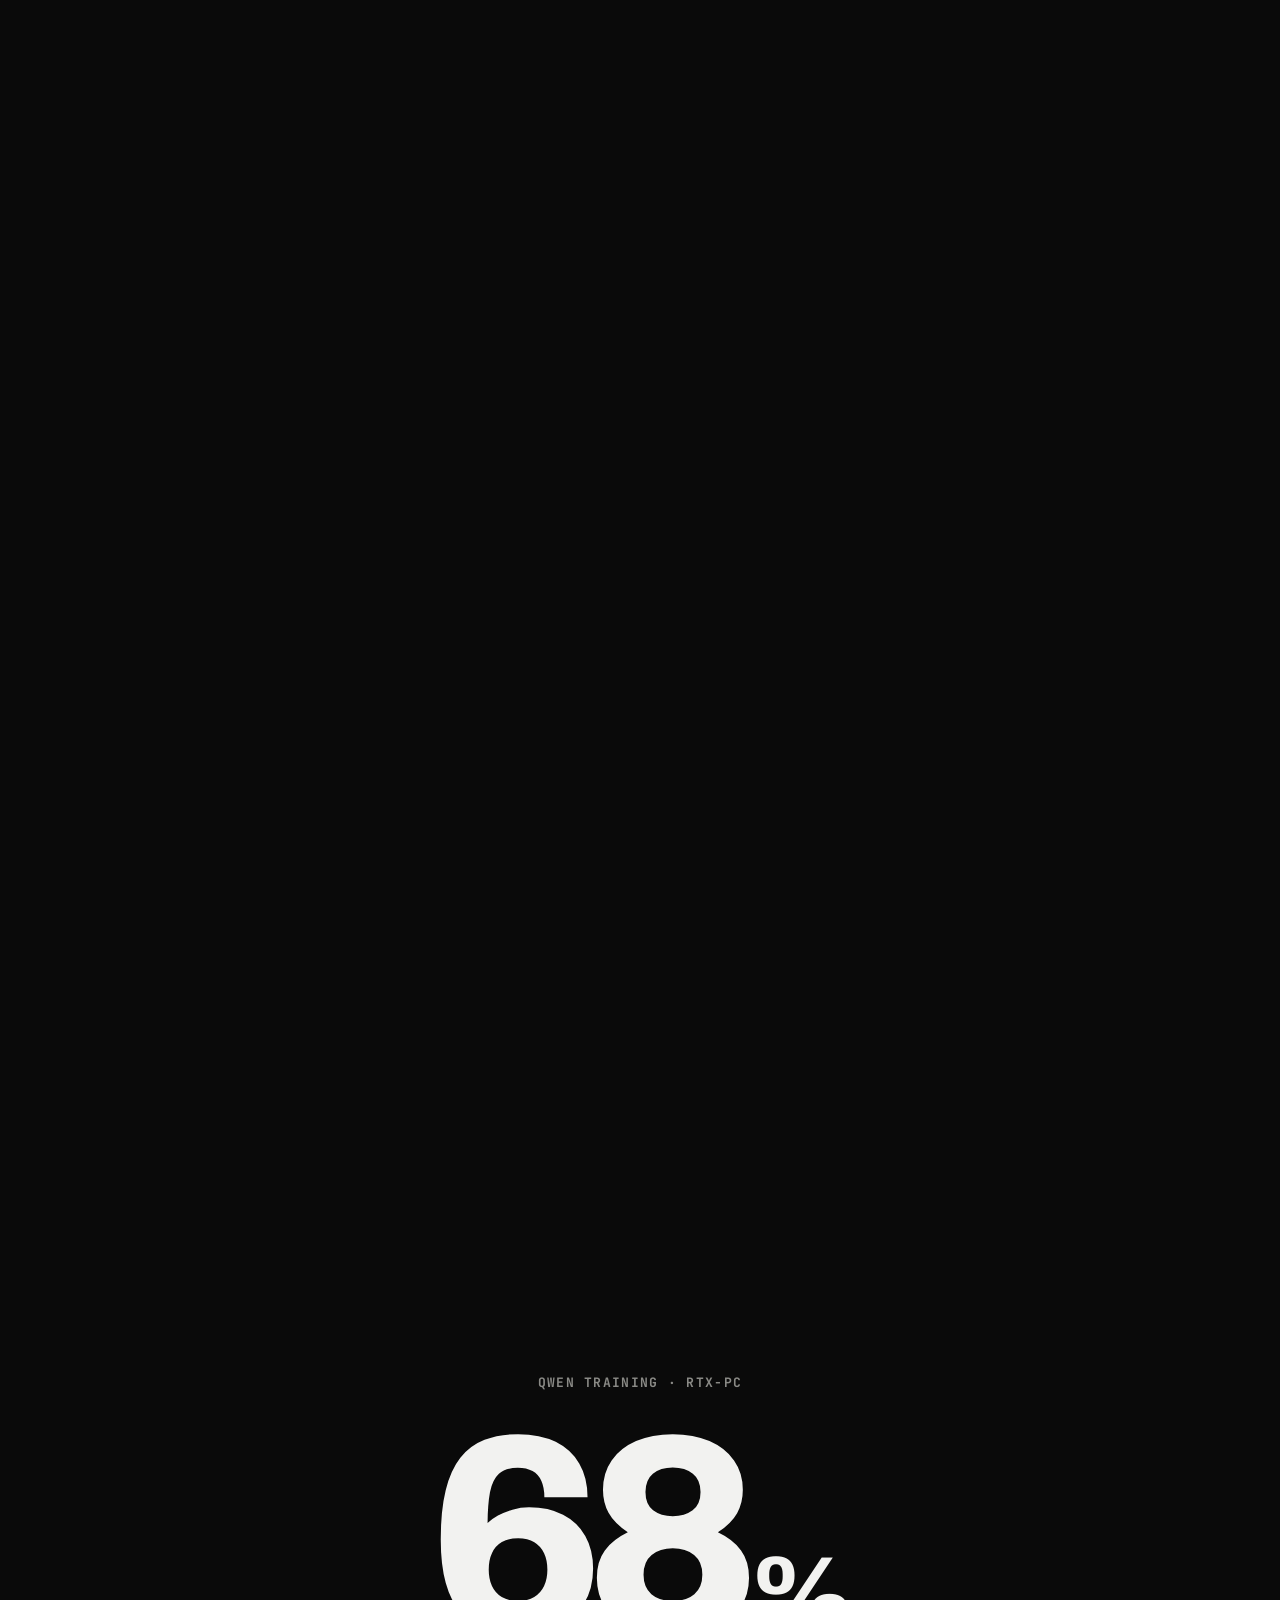
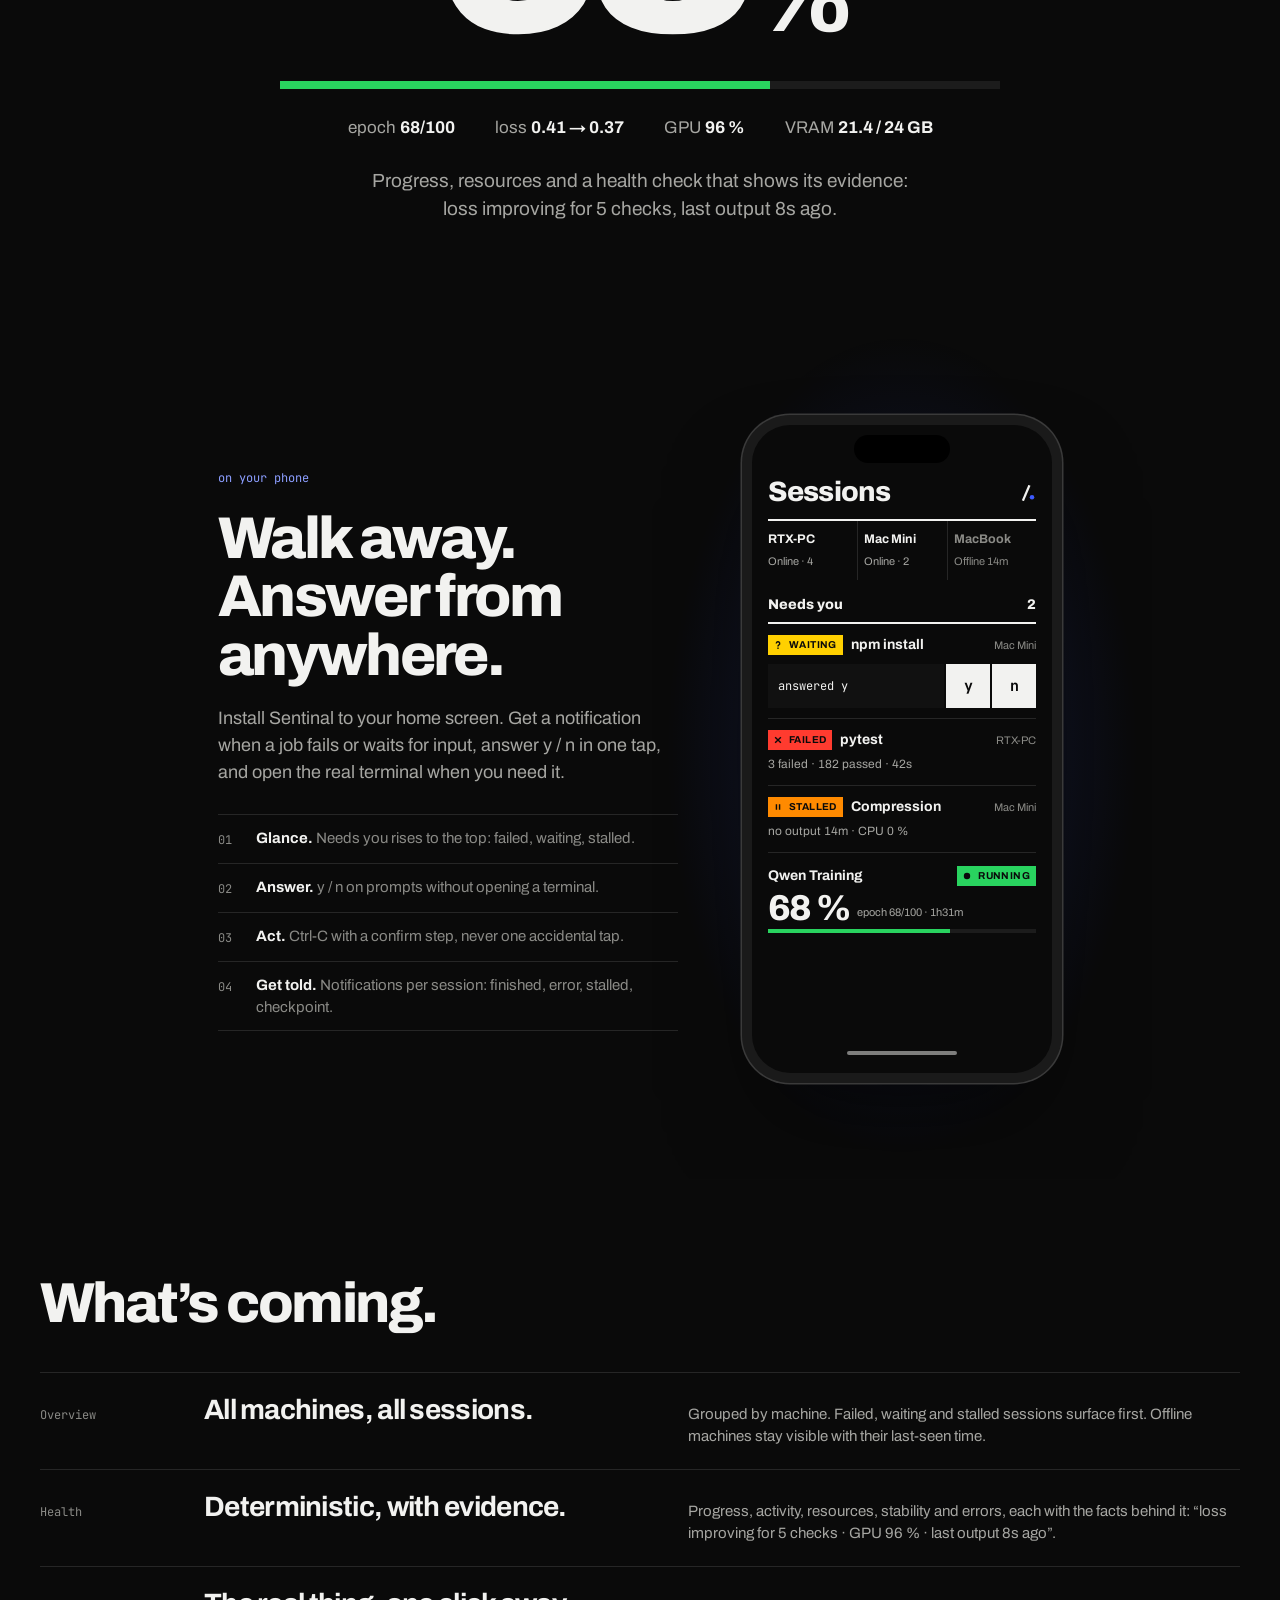
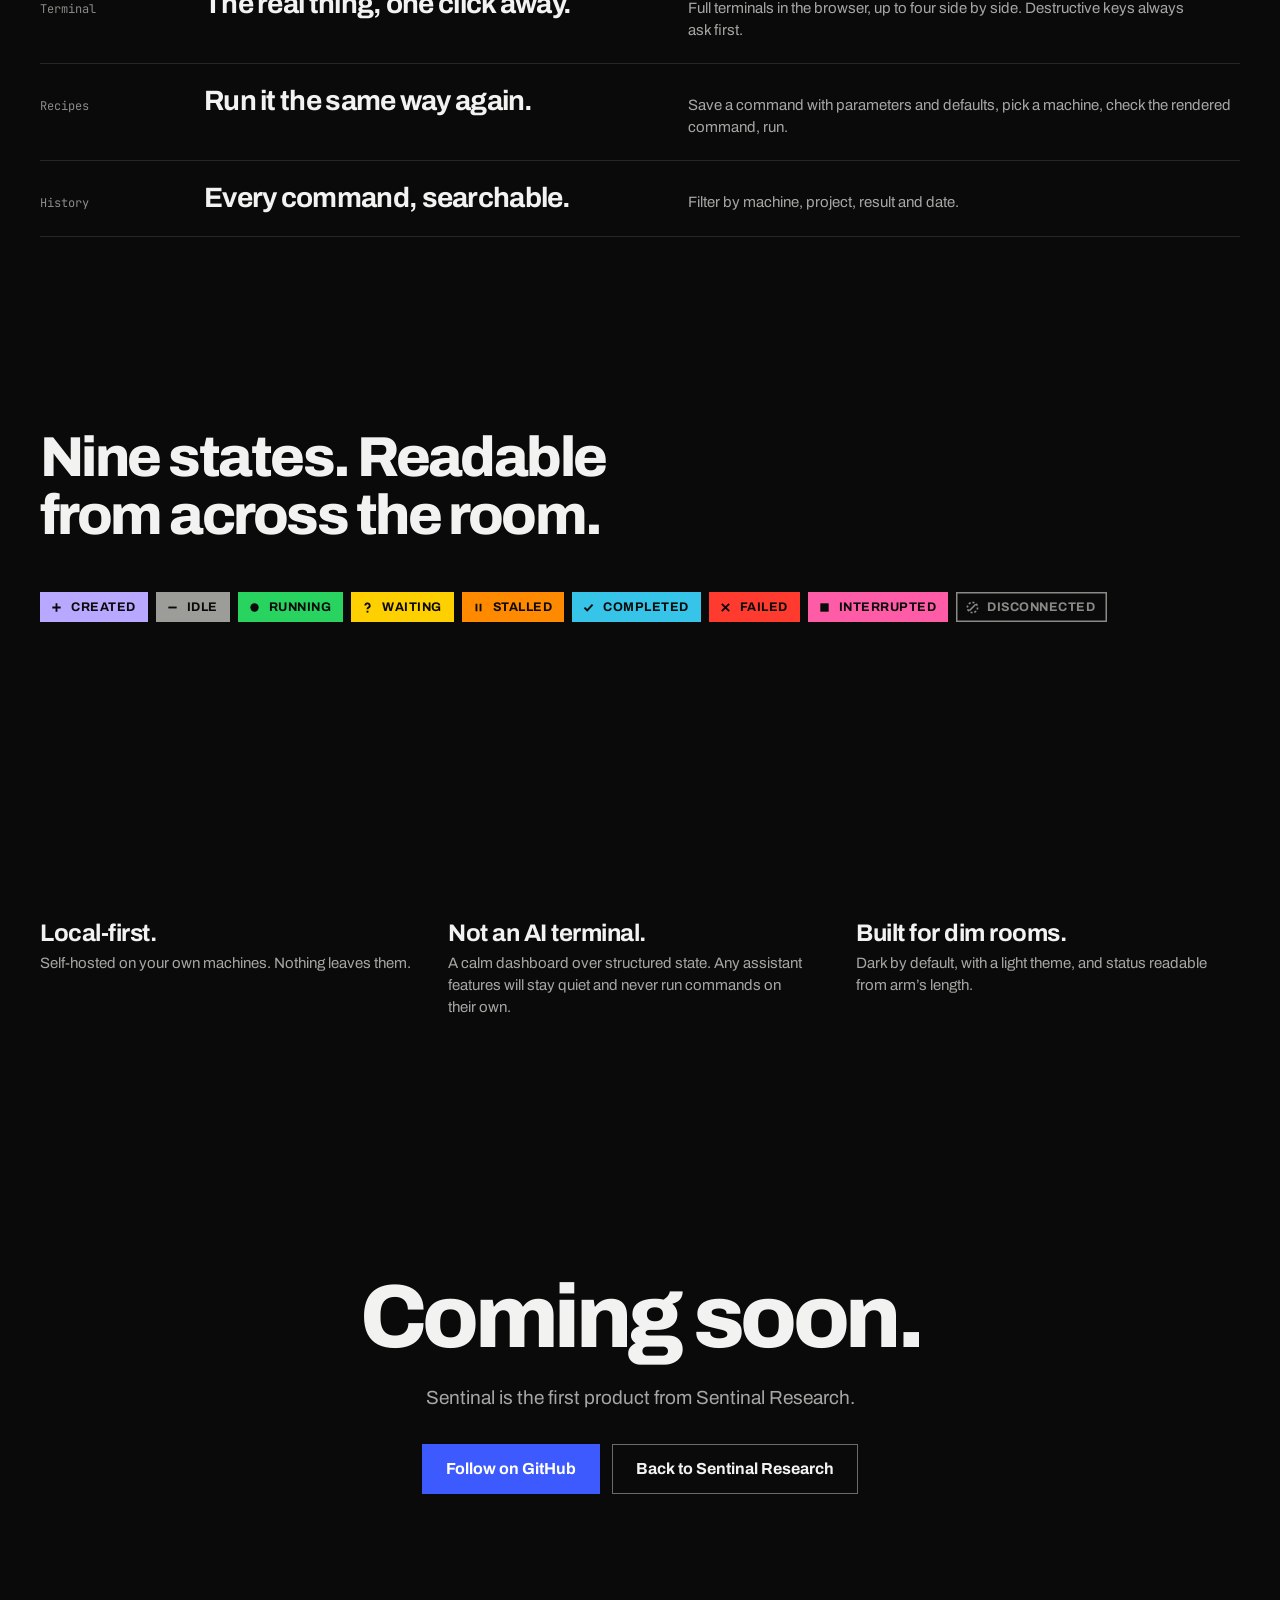
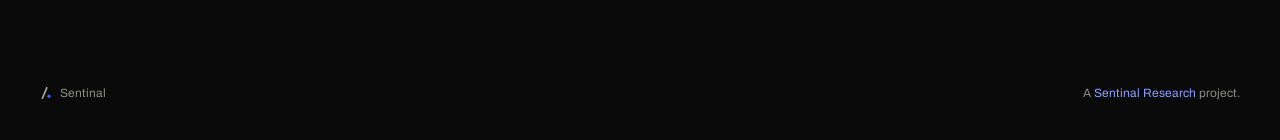
==== commit 2c90cbe9: "Fix mobile header crowding and showcase mockup cramped layout" ====
--- a/sentinal/index.html
+++ b/sentinal/index.html
@@ -24,11 +24,11 @@
 <header class="nav" id="nav">
   <a class="brand" href="index.html">
     <svg width="22" height="22" viewBox="0 0 24 24" fill="none" aria-hidden="true"><path d="M5 22L13.5 2" stroke="currentColor" stroke-width="3.4" stroke-linecap="square"/><circle cx="18" cy="18.5" r="3.4" fill="#3D5AFE"/></svg>
-    <span>Sentinal</span>
-    <span class="pill soon">COMING SOON</span>
+    <span class="hide-mob">Sentinal</span>
+    <span class="pill soon hide-mob">COMING SOON</span>
   </a>
   <nav class="nav-links">
-    <a href="../index.html">← Sentinal Research</a>
+    <a href="../index.html">← <span class="hide-mob">Sentinal </span>Research</a>
     <a href="https://github.com/SentinalResearch" target="_blank" rel="noopener noreferrer">GitHub</a>
     <button class="theme" id="themeBtn" type="button">Light</button>
   </nav>
--- a/assets/site.css
+++ b/assets/site.css
@@ -80,7 +80,7 @@
 .p-mark { transform-origin:0 50%; will-change:transform, opacity; }
 .p-text { display:flex; flex-direction:column; align-items:flex-start; gap:18px; opacity:0; will-change:transform, opacity; }
 .pills { display:flex; gap:6px; }
-.pill { height:24px; padding:0 10px; display:flex; align-items:center; font-size:11px; font-weight:800; letter-spacing:.08em; }
+.pill { height:24px; padding:0 10px; display:flex; align-items:center; font-size:11px; font-weight:800; letter-spacing:.08em; white-space:nowrap; }
 .pill.blue { background:#3D5AFE; color:#FFFFFF; } .pill.outline { box-shadow:inset 0 0 0 1.5px #F2F2F0; color:#F2F2F0; }
 .p-name { font-size:clamp(56px,9vw,140px); line-height:.9; font-weight:800; letter-spacing:-0.06em; }
 .p-sub { max-width:620px; font-size:20px; line-height:29px; color:#A6A6A2; text-wrap:pretty; }
@@ -107,3 +107,29 @@
   html { scroll-behavior:auto; }
   .hero-inner, .reveal, .p-text, .r-slide, .mission span { transition:none !important; }
 }
+
+/* Mobile Adjustments */
+@media (max-width: 760px) {
+  .wrap, .wrap-1100 { padding-left: 20px; padding-right: 20px; }
+  .nav { gap: 12px; }
+  .brand .dim { display: none; }
+  .nav-links a { padding: 0 8px; font-size: 12px; }
+  .nav-links .theme { padding: 0 8px; margin-left: 0; }
+  .os { padding-top: 80px; padding-bottom: 80px; }
+  .term { font-size: 13px; padding: 14px 16px; }
+  .foot { flex-direction: column; align-items: flex-start; gap: 10px; }
+}
+
+@media (max-width: 480px) {
+  .nav { padding: 0 16px; }
+  .brand { font-size: 14px; }
+  .brand svg { width: 18px; height: 18px; }
+  .brand > span { display: none; }
+  .nav-links { width: 100%; justify-content: flex-end; }
+  .nav-links a { padding: 0 6px; font-size: 11px; }
+  .btn { height: 44px; padding: 0 18px; font-size: 14px; }
+}
+
+@media (max-width: 600px) {
+  .hide-mob { display: none !important; }
+}
--- a/assets/sentinal.css
+++ b/assets/sentinal.css
@@ -72,3 +72,23 @@
 .p-grid > div { display:flex; flex-direction:column; gap:8px; }
 .p-grid b { font-size:24px; letter-spacing:-0.02em; } .p-grid span { color:var(--text-2); text-wrap:pretty; }
 .cta { min-height:60vh; display:flex; flex-direction:column; justify-content:center; gap:24px; padding-top:96px; padding-bottom:96px; }
+
+/* Mobile Adjustments */
+@media (max-width: 760px) {
+  .block { padding-top: 60px; padding-bottom: 60px; }
+  .showcase-header { min-height: auto; }
+  .mock { min-height: 380px; font-size: 11px; }
+  .m-row { grid-template-columns: auto minmax(0,1fr); grid-template-areas: "tag fact" "name name"; gap: 8px; padding: 12px 0; }
+  .m-row .tag { grid-area: tag; justify-self: start; }
+  .m-fact { grid-area: fact; justify-self: end; font-size: 11px; }
+  .m-name { grid-area: name; }
+  .m-main { padding: 14px 16px; }
+  .states .tag { font-size: 11px; padding: 0 10px 0 8px; }
+  .yn span { height: 36px; }
+}
+
+@media (max-width: 540px) {
+  .m-head { font-size: 12px; }
+  .f { grid-template-columns: 1fr; gap: 6px; padding: 16px 0; }
+  .f b { font-size: 18px; }
+}
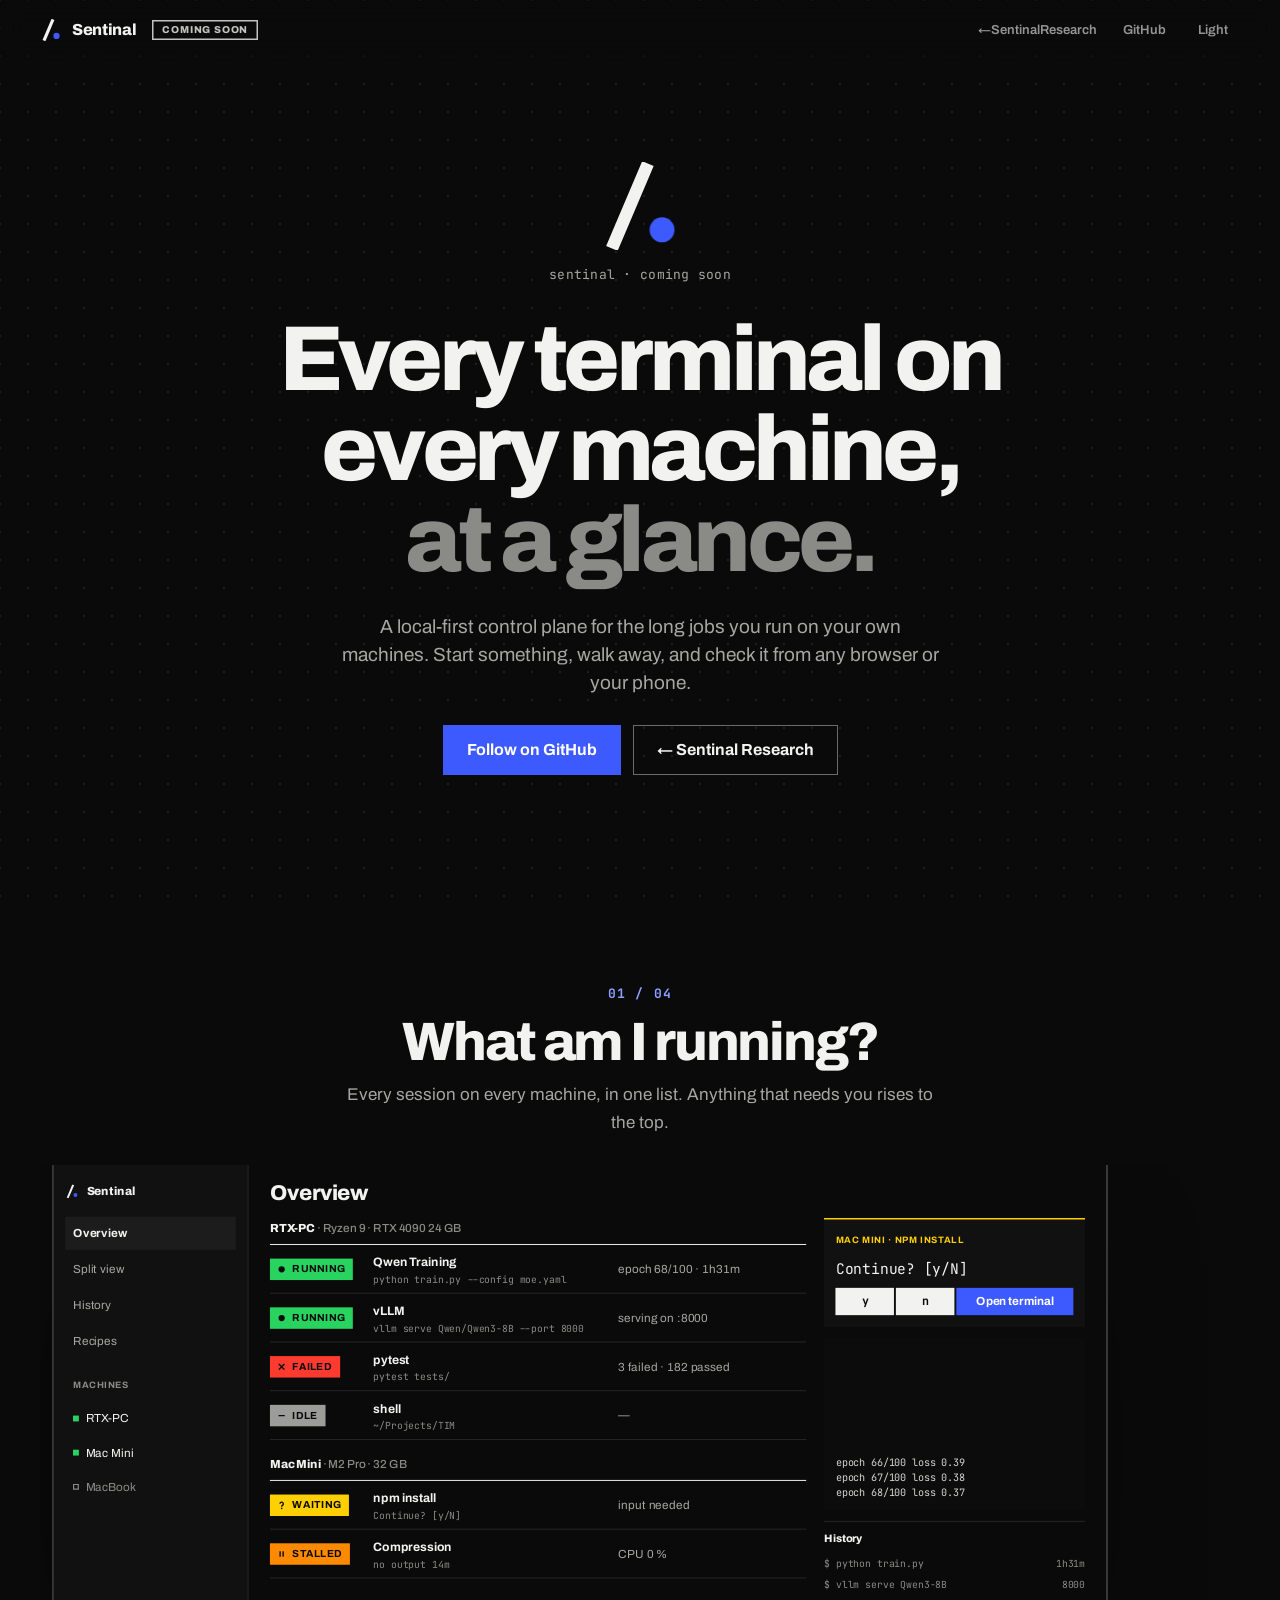
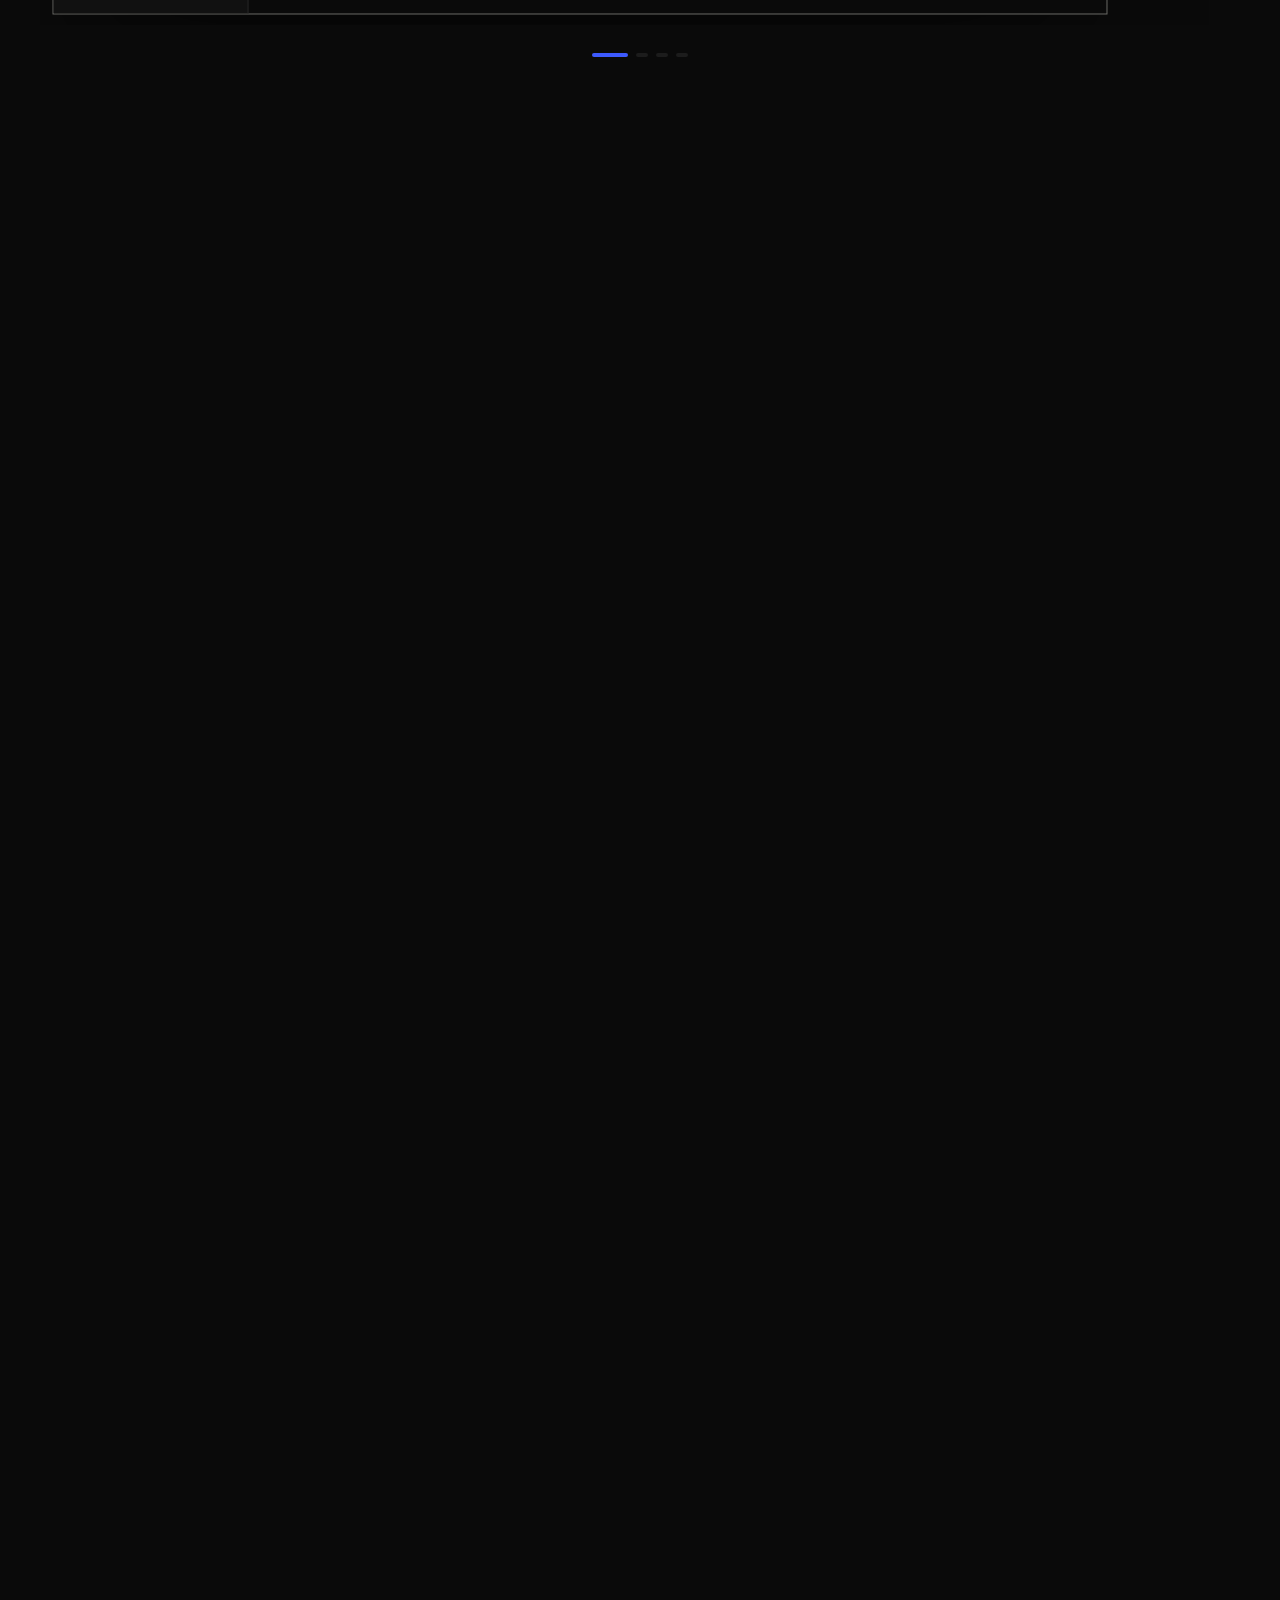
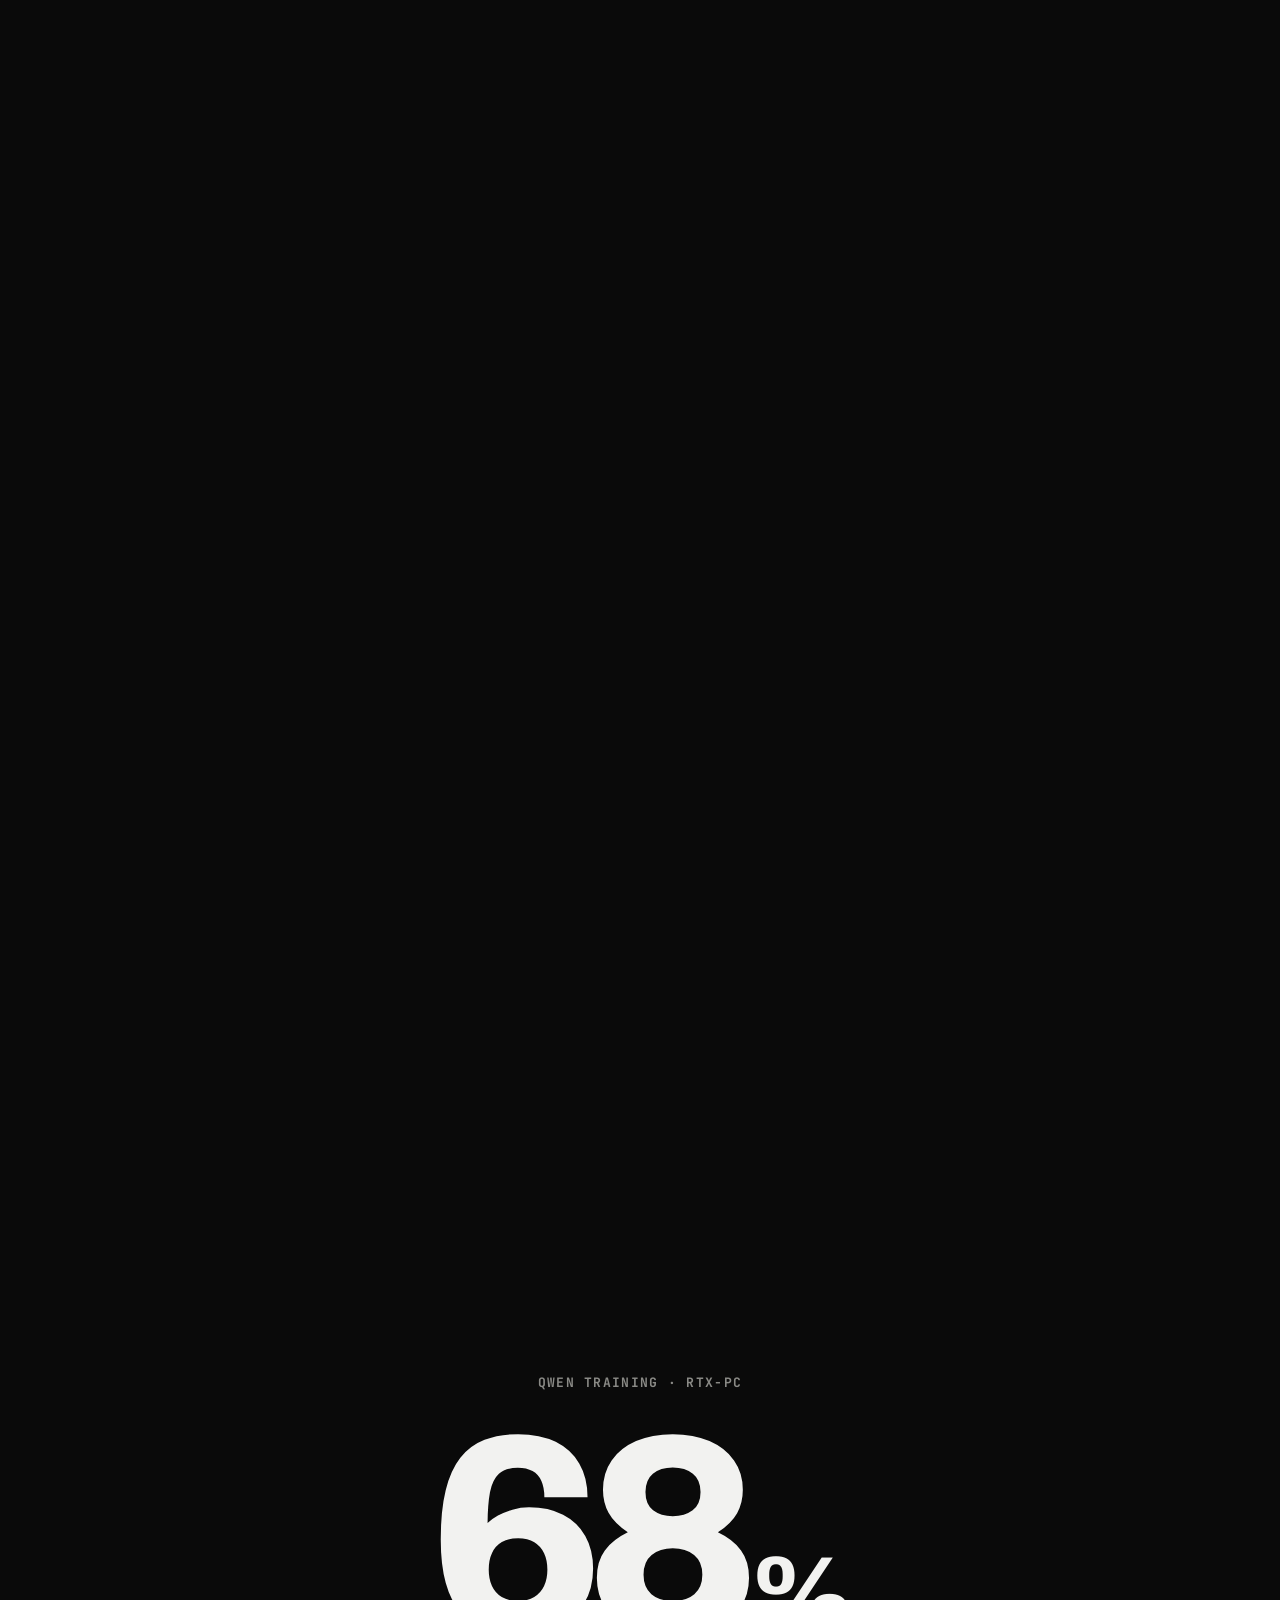
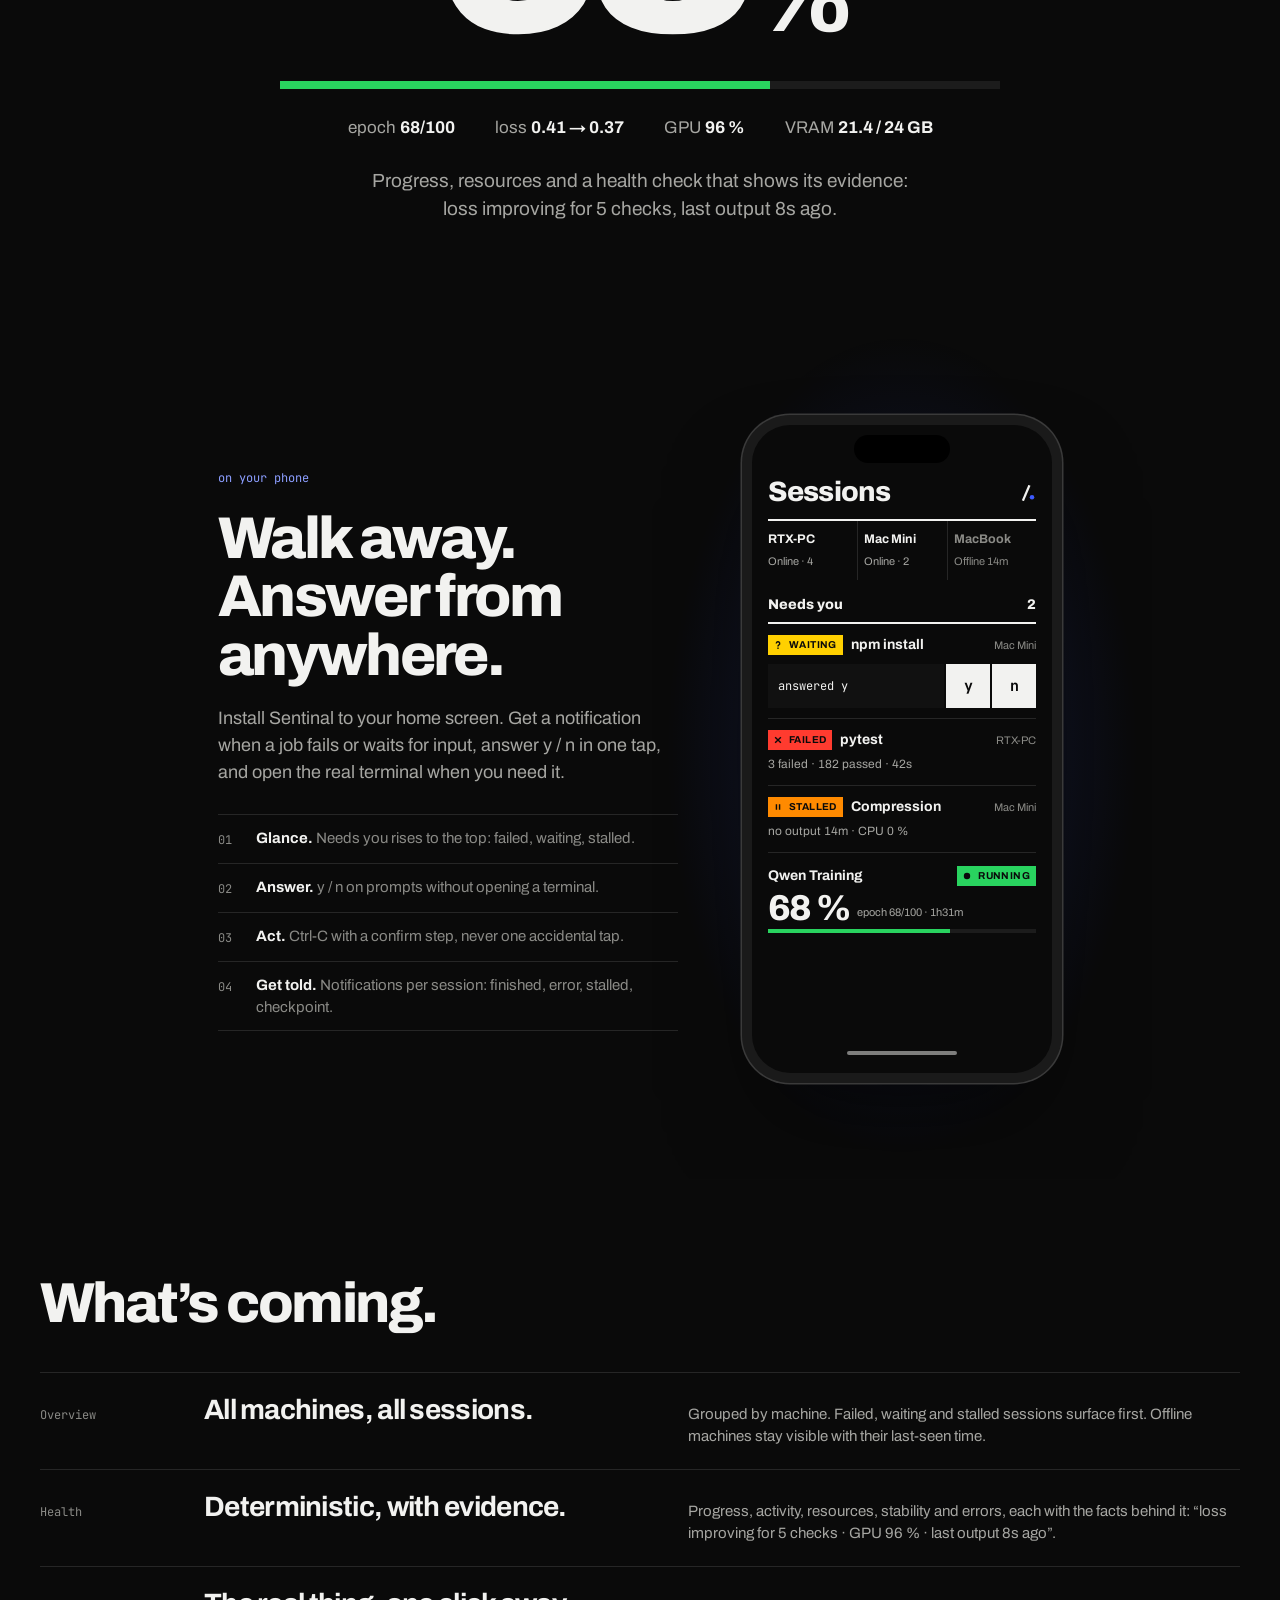
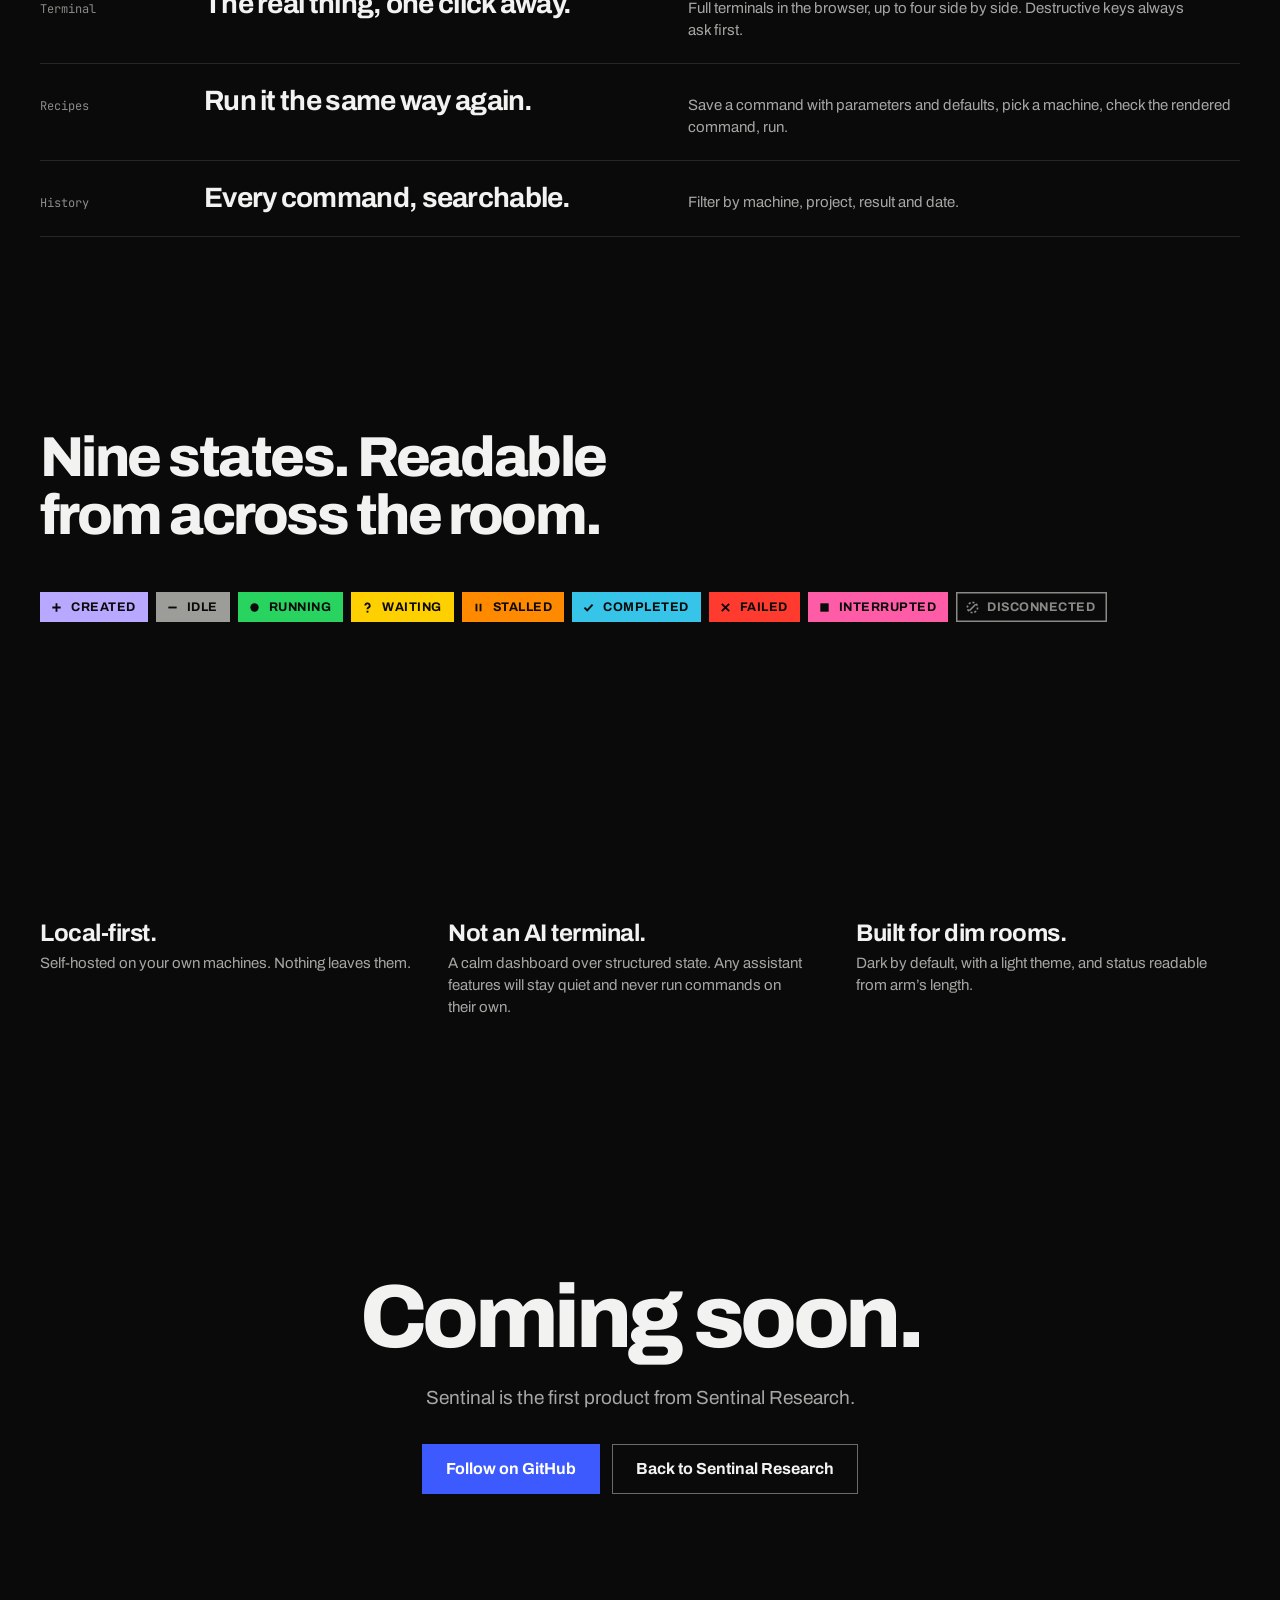
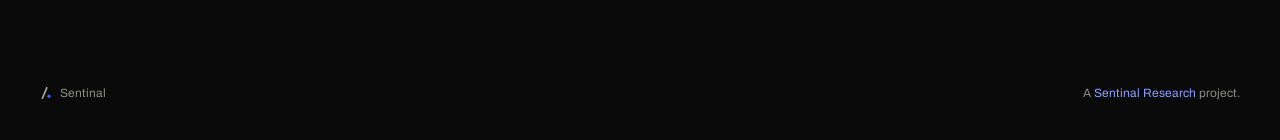
==== commit 5fd1ff65: "Implement localized panning for mobile showcase" ====
--- a/sentinal/index.html
+++ b/sentinal/index.html
@@ -67,7 +67,8 @@
       </div>
 
       <!-- Interactive Mock Dashboard UI -->
-      <div class="mock showcase-mock" id="showcaseMock" style="width:100%; max-width:1080px; transform-origin:50% 0; transition:transform 0.4s ease, opacity 0.4s ease;">
+      <div class="showcase-mock-wrapper" style="width:100%; overflow:hidden;">
+        <div class="mock showcase-mock" id="showcaseMock" style="width:100%; max-width:1080px; transform-origin:50% 0; transition:transform 0.4s ease, opacity 0.4s ease;">
         <aside class="m-side">
         <div class="m-brand"><svg width="14" height="14" viewBox="0 0 24 24" fill="none"><path d="M5 22L13.5 2" stroke="var(--text-1)" stroke-width="3.4" stroke-linecap="square"/><circle cx="18" cy="18.5" r="3.4" fill="var(--accent)"/></svg>Sentinal</div>
         <span class="m-nav on">Overview</span><span class="m-nav">Split view</span><span class="m-nav">History</span><span class="m-nav">Recipes</span>
@@ -98,6 +99,7 @@
           </div>
         </div>
       </div>
+      </div>
     </div>
 
     <!-- 4 Step Indicator Dots/Bars (1-to-1 with Design Handoff) -->
--- a/assets/sentinal.css
+++ b/assets/sentinal.css
@@ -38,7 +38,7 @@
 .yn span { height:28px; display:flex; align-items:center; justify-content:center; background:var(--text-1); color:var(--bg-0); font:700 12px 'JetBrains Mono', monospace; }
 .yn .open { background:var(--accent); color:#fff; font-family:'Archivo', sans-serif; }
 .m-term { flex:1; background:#0C0C0C; color:#D4D4D0; padding:10px 12px; font-size:10.5px; line-height:15px; display:flex; flex-direction:column; justify-content:flex-end; min-height:120px; }
-@media (max-width:820px) { .m-side, .m-panel { display:none; } }
+@media (max-width:820px) { /* panels will be panned to, not hidden */ }
 
 /* tags */
 .tag { display:inline-flex; align-items:center; gap:6px; height:22px; padding:0 8px 0 7px; font-size:10.5px; font-weight:700; letter-spacing:.04em; color:var(--ink); white-space:nowrap; justify-self:start; }
@@ -77,7 +77,7 @@
 @media (max-width: 760px) {
   .block { padding-top: 60px; padding-bottom: 60px; }
   .showcase-header { min-height: auto; }
-  .mock { min-height: 380px; font-size: 11px; }
+  .mock { min-height: 380px; font-size: 11px; width: 800px; max-width: none; transform-origin: left center; transition: transform 0.6s var(--ease); }
   .m-row { grid-template-columns: auto minmax(0,1fr); grid-template-areas: "tag fact" "name name"; gap: 8px; padding: 12px 0; }
   .m-row .tag { grid-area: tag; justify-self: start; }
   .m-fact { grid-area: fact; justify-self: end; font-size: 11px; }
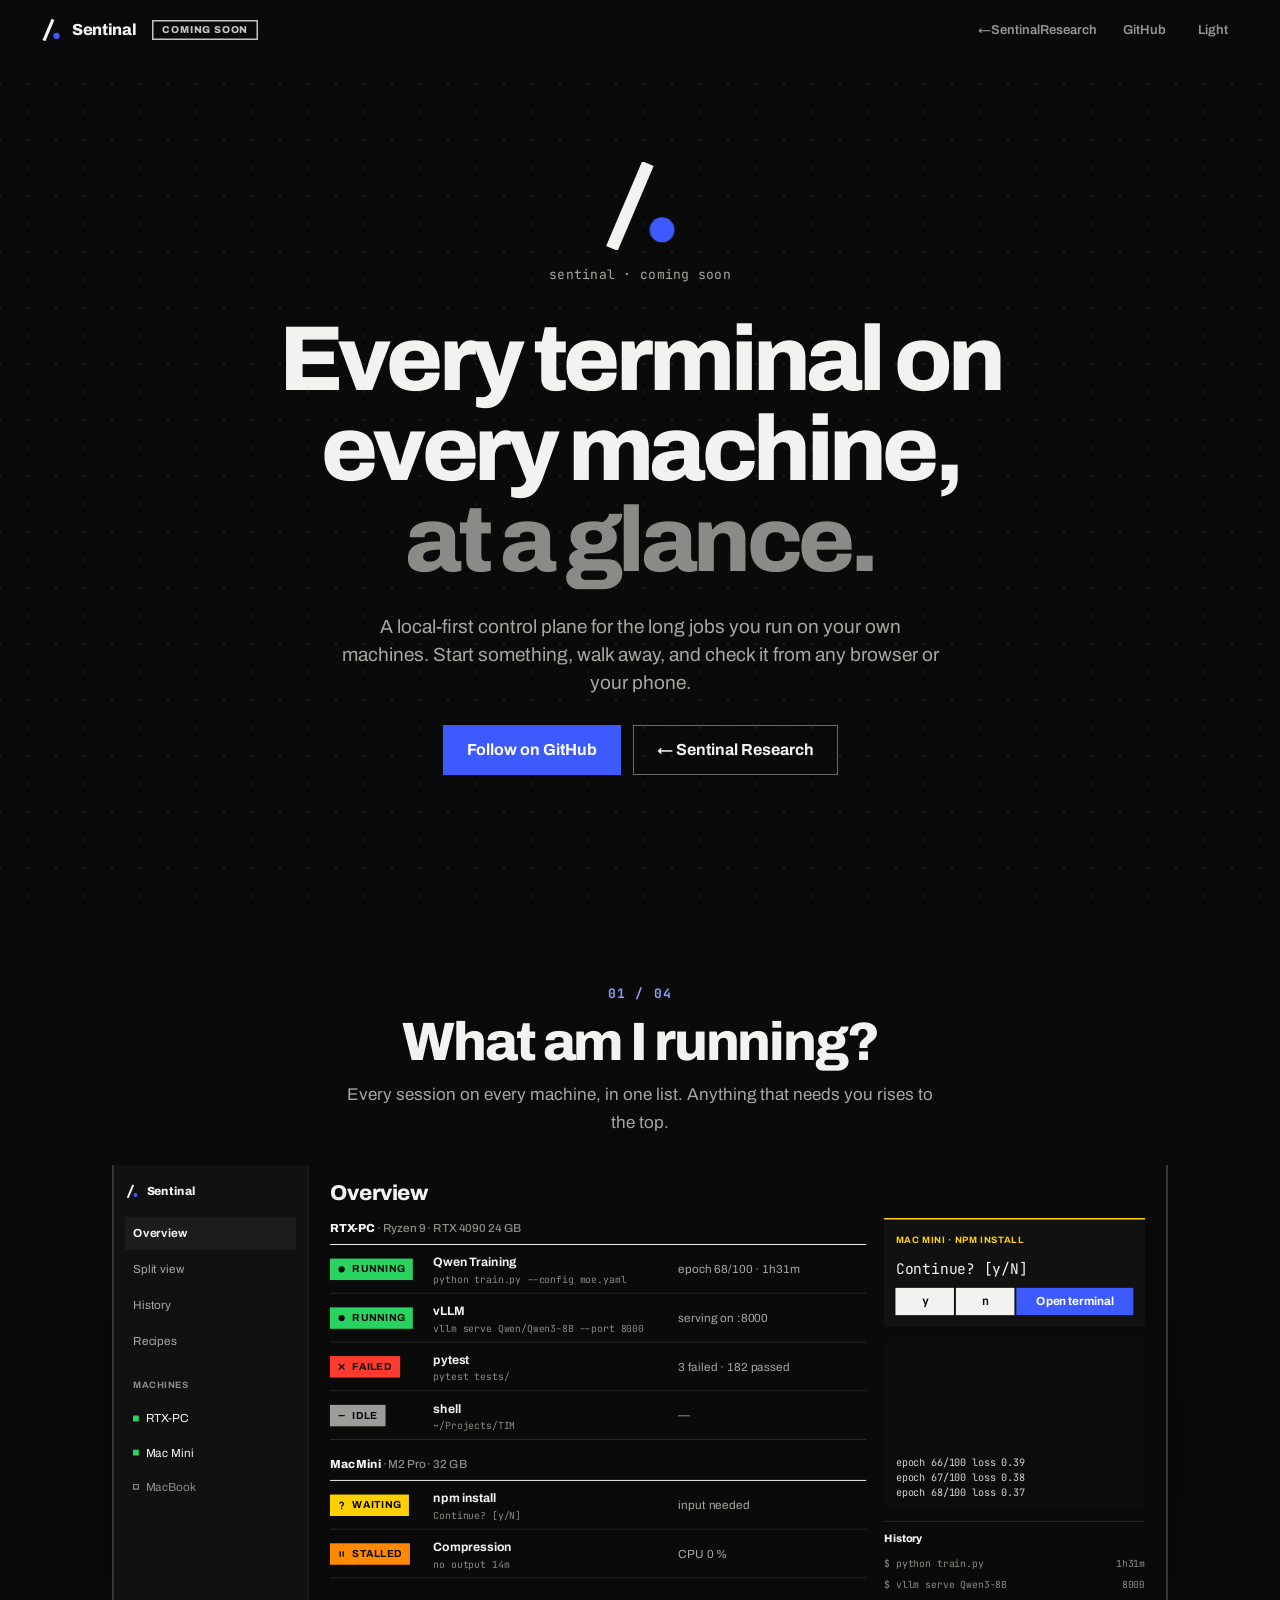
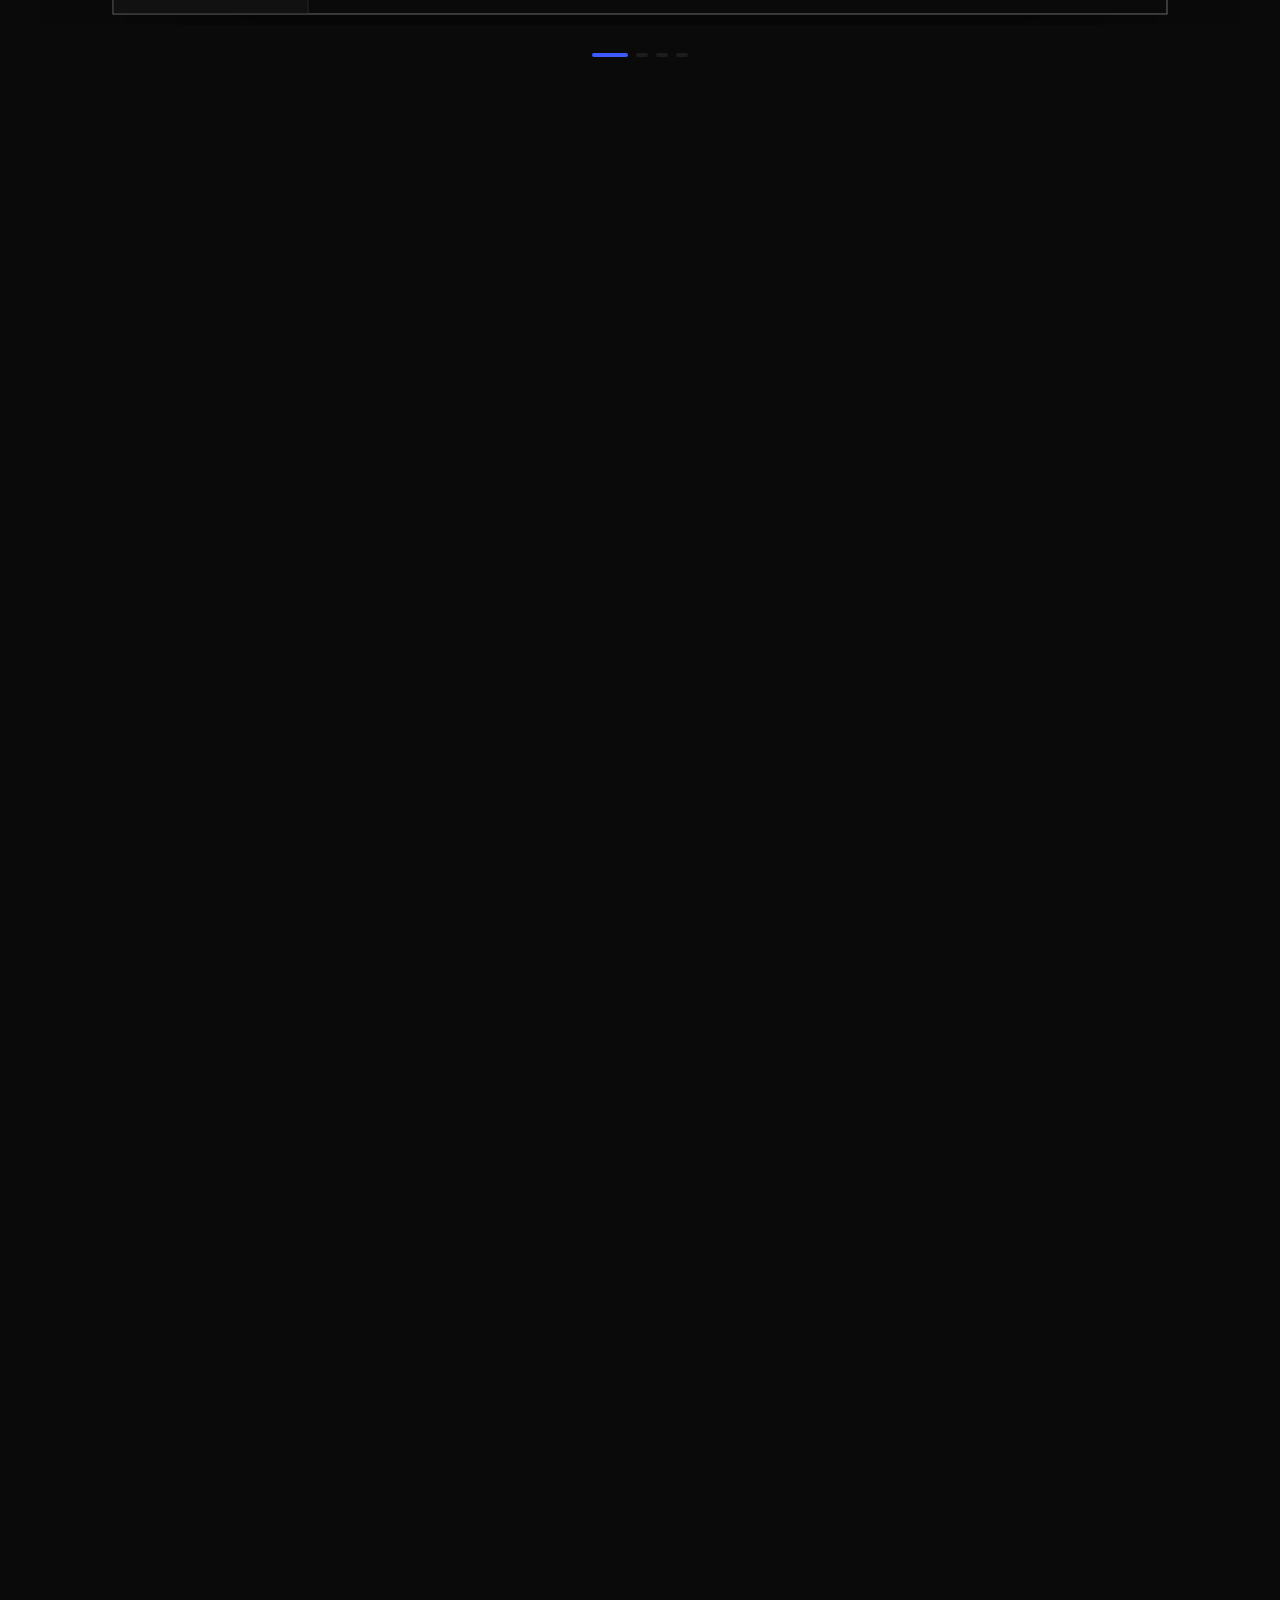
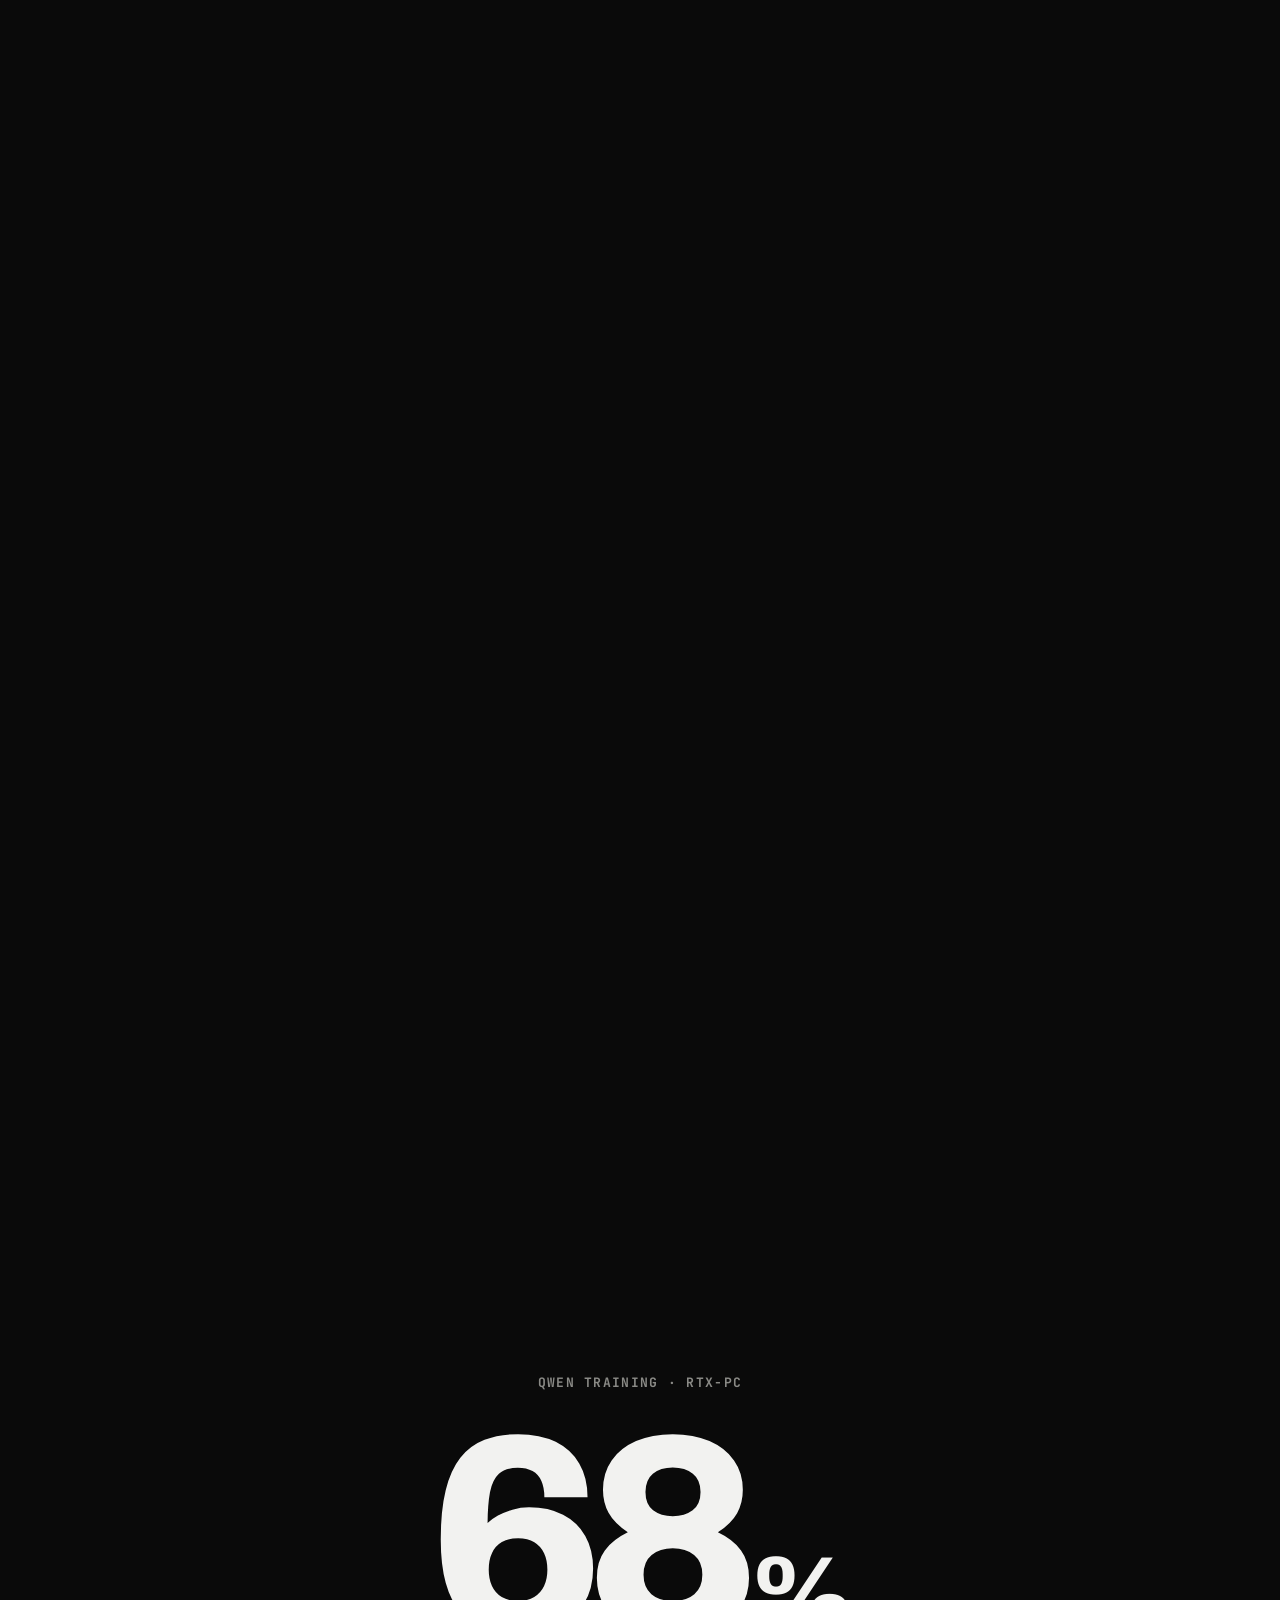
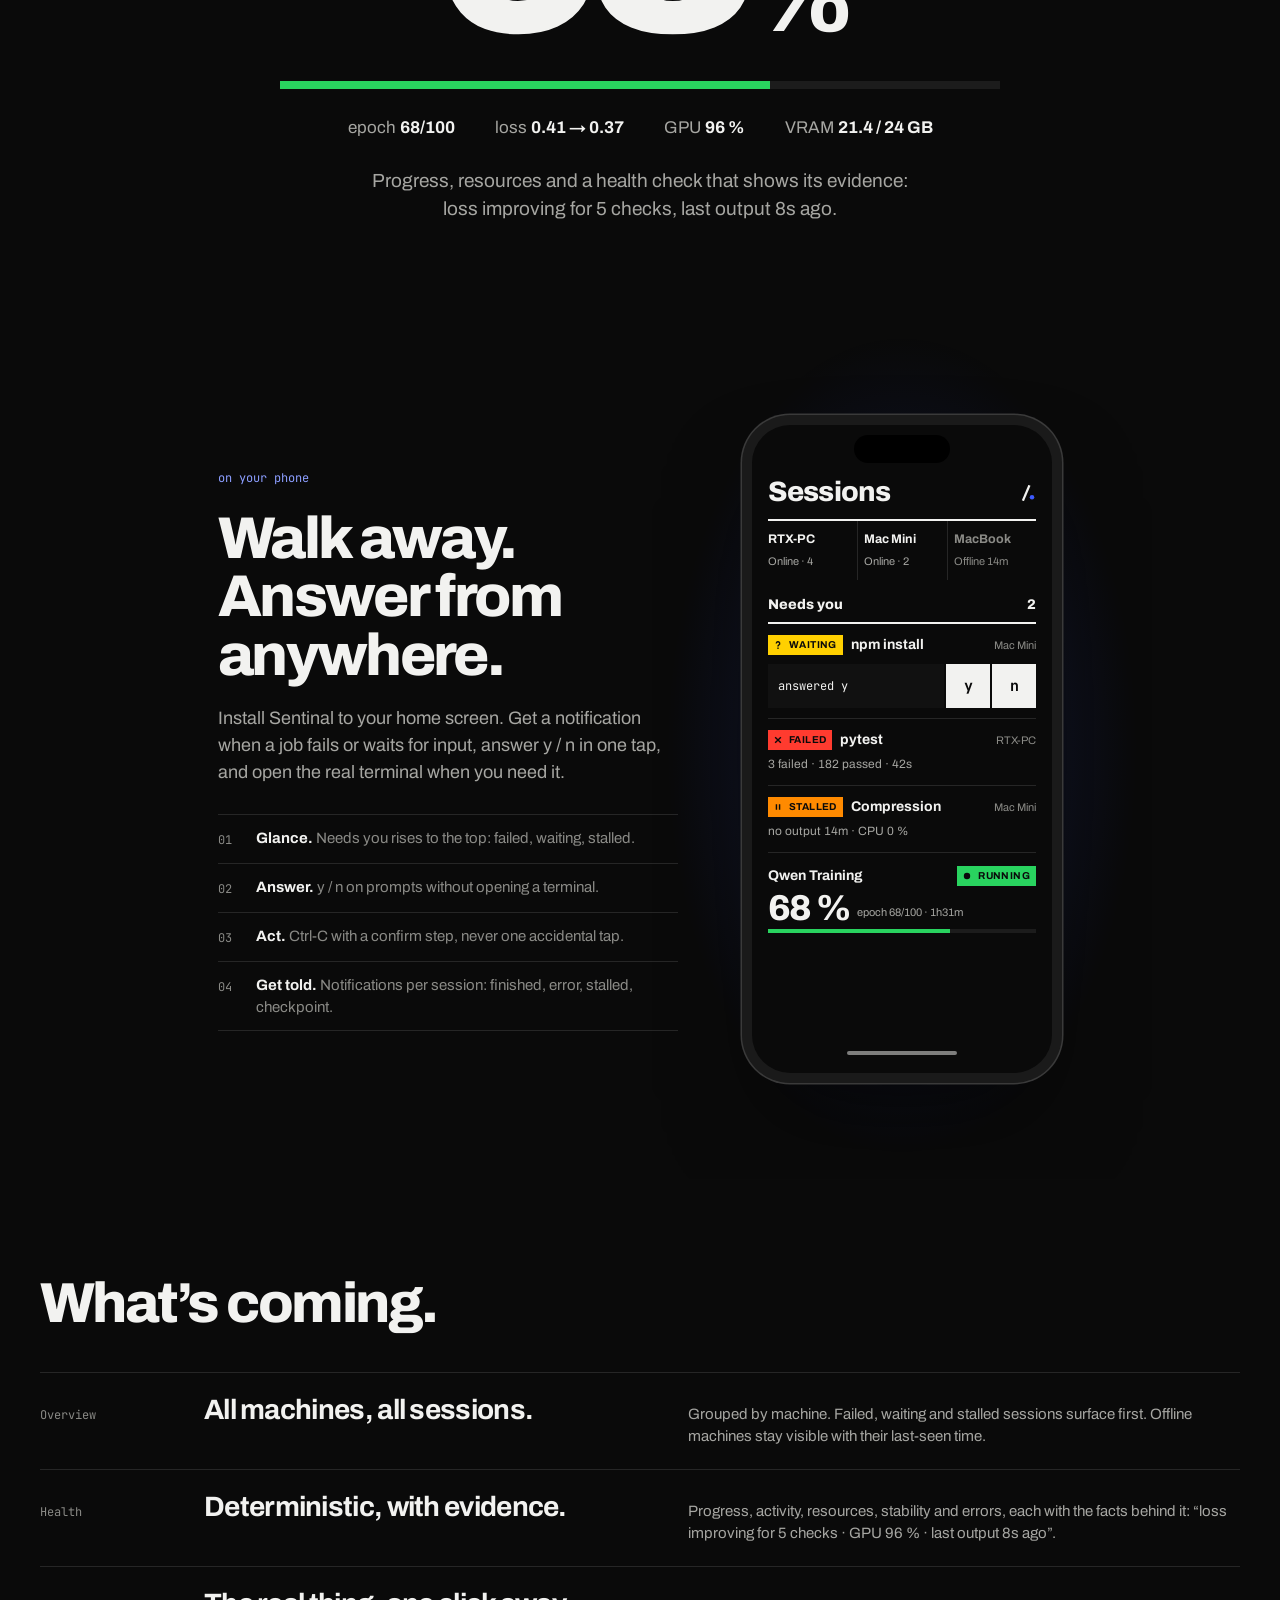
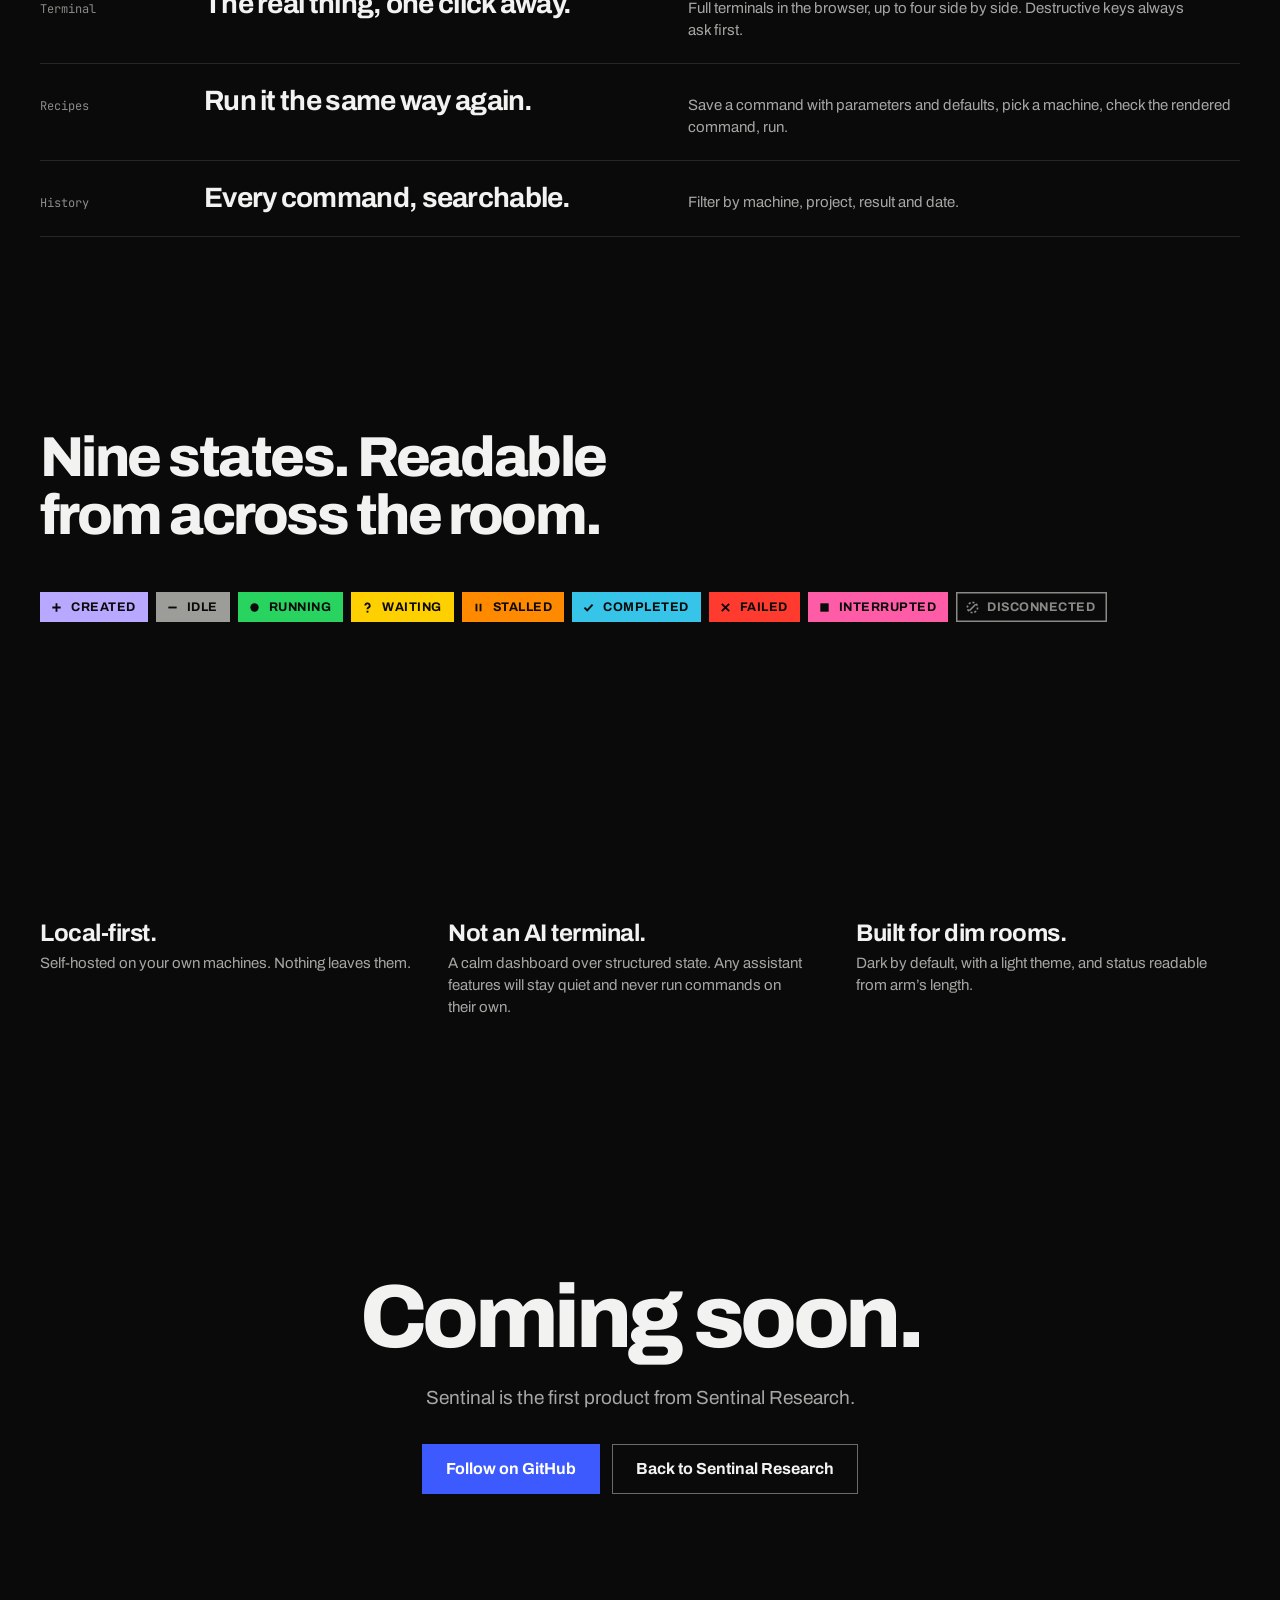
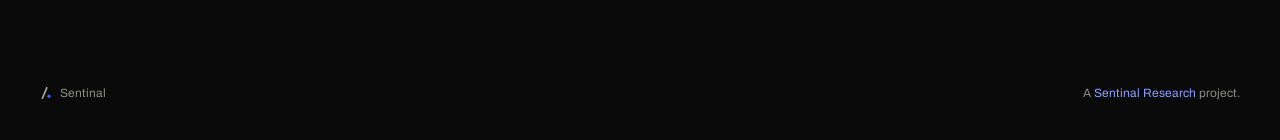
==== commit de6630e7: "Fix mobile showcase mockup overlapping issue by removing inline width styles" ====
--- a/sentinal/index.html
+++ b/sentinal/index.html
@@ -68,7 +68,7 @@
 
       <!-- Interactive Mock Dashboard UI -->
       <div class="showcase-mock-wrapper" style="width:100%; overflow:hidden;">
-        <div class="mock showcase-mock" id="showcaseMock" style="width:100%; max-width:1080px; transform-origin:50% 0; transition:transform 0.4s ease, opacity 0.4s ease;">
+        <div class="mock showcase-mock" id="showcaseMock">
         <aside class="m-side">
         <div class="m-brand"><svg width="14" height="14" viewBox="0 0 24 24" fill="none"><path d="M5 22L13.5 2" stroke="var(--text-1)" stroke-width="3.4" stroke-linecap="square"/><circle cx="18" cy="18.5" r="3.4" fill="var(--accent)"/></svg>Sentinal</div>
         <span class="m-nav on">Overview</span><span class="m-nav">Split view</span><span class="m-nav">History</span><span class="m-nav">Recipes</span>
--- a/assets/sentinal.css
+++ b/assets/sentinal.css
@@ -13,7 +13,7 @@
 .n { font-size:12px; color:var(--text-3); }
 
 /* mock */
-.mock { display:flex; min-height:460px; background:var(--bg-0); box-shadow:0 0 0 1px var(--line-strong), 0 60px 120px -40px rgba(0,0,0,.55); font-size:12px; overflow:hidden; }
+.mock { width:100%; max-width:1080px; margin:0 auto; display:flex; min-height:460px; background:var(--bg-0); box-shadow:0 0 0 1px var(--line-strong), 0 60px 120px -40px rgba(0,0,0,.55); font-size:12px; overflow:hidden; transform-origin:50% 0; transition:transform 0.4s ease, opacity 0.4s ease; }
 .mock.reveal { transform:translateY(60px) scale(.94); }
 .mock.reveal.in { transform:none; }
 .m-side { width:200px; flex:none; background:var(--bg-1); border-right:1px solid var(--line); padding:16px 12px; display:flex; flex-direction:column; gap:3px; }
@@ -77,7 +77,7 @@
 @media (max-width: 760px) {
   .block { padding-top: 60px; padding-bottom: 60px; }
   .showcase-header { min-height: auto; }
-  .mock { min-height: 380px; font-size: 11px; width: 800px; max-width: none; transform-origin: left center; transition: transform 0.6s var(--ease); }
+  .mock { min-height: 380px !important; font-size: 11px !important; width: 800px !important; max-width: none !important; transform-origin: left center !important; transition: transform 0.6s var(--ease) !important; }
   .m-row { grid-template-columns: auto minmax(0,1fr); grid-template-areas: "tag fact" "name name"; gap: 8px; padding: 12px 0; }
   .m-row .tag { grid-area: tag; justify-self: start; }
   .m-fact { grid-area: fact; justify-self: end; font-size: 11px; }
